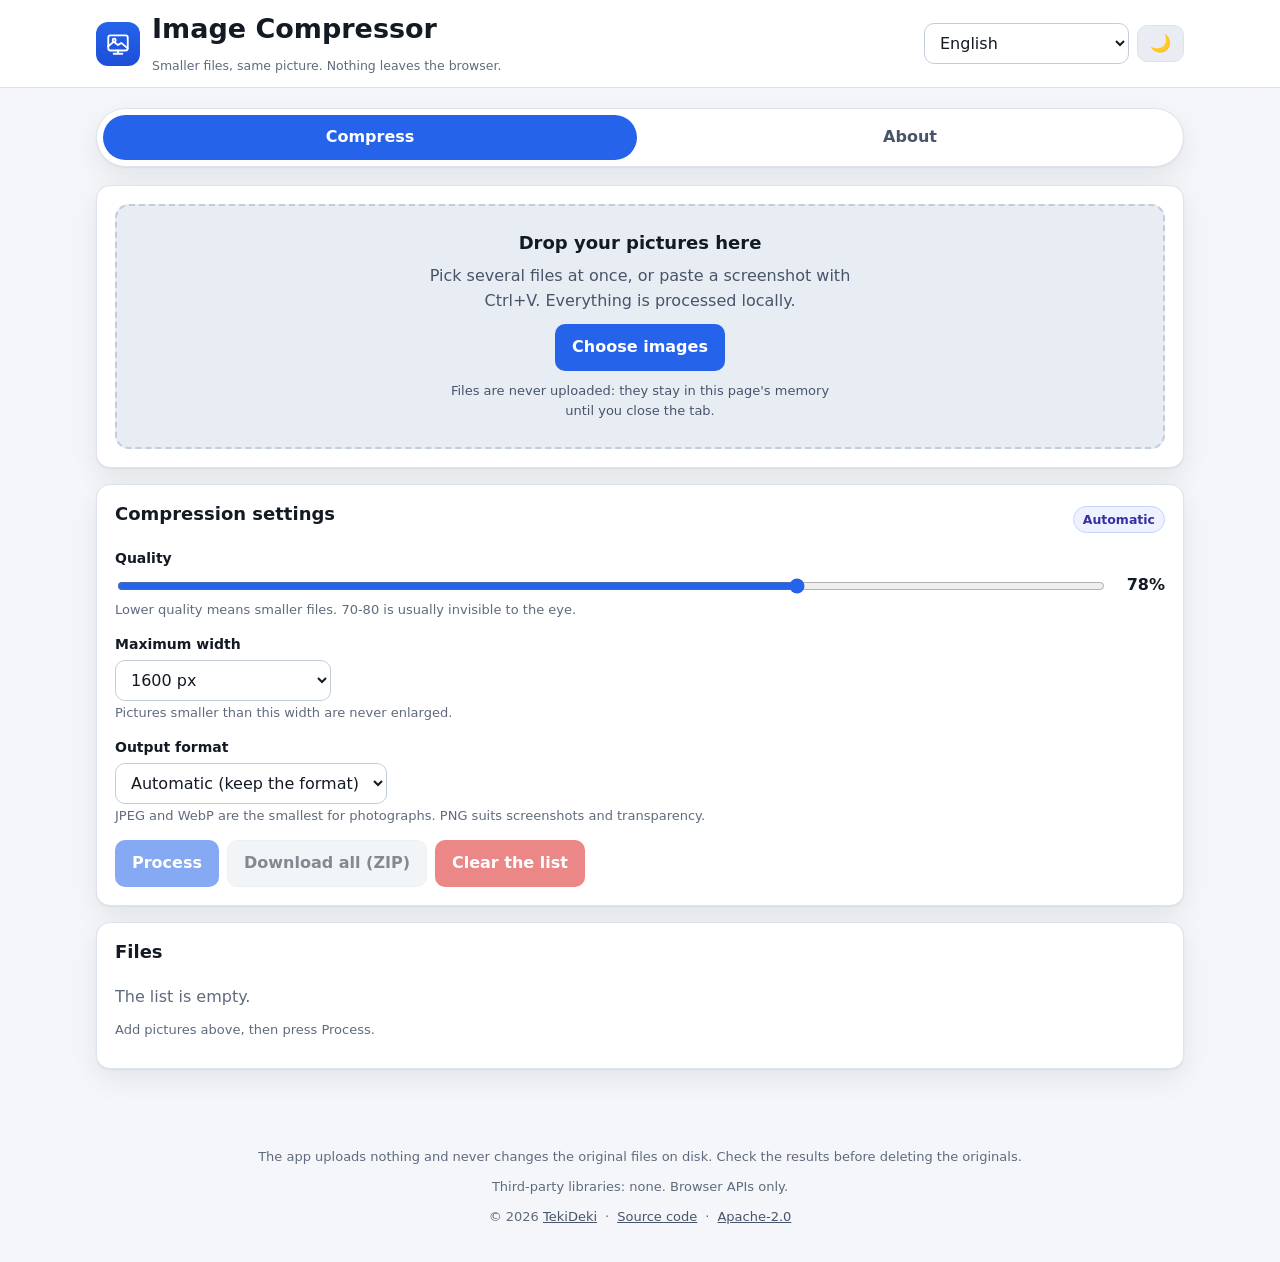
==== index.html @ 9f7edafa "Image Compressor 1.0 - single-file batch image compressor with EXIF/GPS removal, own ZIP writer, 4 l" ====
<!DOCTYPE html>
<html lang="ro">
<head>
<meta charset="utf-8">
<meta name="viewport" content="width=device-width, initial-scale=1">
<title>Compresor de imagini - TekiDeki</title>
<meta name="description" content="Comprima si redimensioneaza poze direct in browser, in lot, fara sa urci nimic nicaieri. Metadatele EXIF si GPS sunt eliminate.">
<meta name="author" content="Kristian Mario Miskovic (TekiDeki)">
<meta name="color-scheme" content="light dark">
<meta name="theme-color" content="#f4f6f9">
<link rel="canonical" href="https://tekideki.github.io/Image-Compressor/">
<link rel="alternate" hreflang="ro" href="https://tekideki.github.io/Image-Compressor/?lang=ro">
<link rel="alternate" hreflang="en" href="https://tekideki.github.io/Image-Compressor/?lang=en">
<link rel="alternate" hreflang="sr-Latn" href="https://tekideki.github.io/Image-Compressor/?lang=sr-Latn">
<link rel="alternate" hreflang="sr-Cyrl" href="https://tekideki.github.io/Image-Compressor/?lang=sr-Cyrl">
<link rel="alternate" hreflang="x-default" href="https://tekideki.github.io/Image-Compressor/">
<meta property="og:type" content="website">
<meta property="og:site_name" content="TekiDeki">
<meta property="og:title" content="Image Compressor - TekiDeki">
<meta property="og:description" content="Batch image compression in the browser: nothing is uploaded, EXIF and GPS are stripped, works offline.">
<meta property="og:url" content="https://tekideki.github.io/Image-Compressor/">
<meta property="og:image" content="https://tekideki.github.io/Image-Compressor/og-image.png">
<meta name="twitter:card" content="summary_large_image">
<meta name="twitter:title" content="Image Compressor - TekiDeki">
<meta name="twitter:description" content="Batch image compression in the browser: nothing is uploaded, EXIF and GPS are stripped, works offline.">
<meta name="twitter:image" content="https://tekideki.github.io/Image-Compressor/og-image.png">
<link rel="manifest" href="./manifest.json">
<link rel="icon" href="./favicon.ico" sizes="any">
<link rel="icon" href="./icon-192.png" type="image/png">
<link rel="apple-touch-icon" href="./apple-touch-icon.png">
<script>
/* Theme and language before the first paint, so nothing flashes. */
(function () {
  var dark = null, lang = null;
  try {
    var raw = localStorage.getItem('image_compressor_settings_v1');
    if (raw) { var s = JSON.parse(raw); if (typeof s.dark === 'boolean') dark = s.dark; if (typeof s.lang === 'string') lang = s.lang; }
  } catch (e) {}
  if (dark === null && window.matchMedia) dark = window.matchMedia('(prefers-color-scheme: dark)').matches;
  document.documentElement.setAttribute('data-theme', dark ? 'dark' : 'light');
  var meta = document.querySelector('meta[name="theme-color"]');
  if (meta) meta.setAttribute('content', dark ? '#0f172a' : '#f4f6f9');
  if (lang) {
    var map = { ro: 'ro', en: 'en', 'sr-latn': 'sr-Latn', 'sr-cyrl': 'sr-Cyrl' };
    if (map[lang]) document.documentElement.lang = map[lang];
  }
})();
</script>
<script type="application/ld+json">
{"@context":"https://schema.org","@type":"WebApplication","name":"Image Compressor - TekiDeki","url":"https://tekideki.github.io/Image-Compressor/","applicationCategory":"MultimediaApplication","operatingSystem":"Any browser","browserRequirements":"Requires JavaScript","inLanguage":["ro","en","sr-Latn","sr-Cyrl"],"isAccessibleForFree":true,"offers":{"@type":"Offer","price":"0","priceCurrency":"EUR"},"license":"https://www.apache.org/licenses/LICENSE-2.0","description":"Batch image compressor, resizer and metadata cleaner that runs entirely in the browser. Nothing is uploaded.","featureList":["Batch compression","Resize by maximum width","JPEG, WebP and PNG output","EXIF, GPS and device metadata removal","ZIP download of the whole batch","Works offline"]}
</script>
<style>
/* Image Compressor · TekiDeki - single-file application styles
 * SPDX-License-Identifier: Apache-2.0
 * Copyright 2026 Kristian Mario Miskovic (TekiDeki)
 * Palette values are chosen so that every text/background pair passes WCAG AA
 * in both themes (verified with axe-core in the test suite).
 */

/* hidden must win over component display rules (buttons are flex/inline-flex) */
[hidden] { display: none !important; }

:root {
  --primary: #2563eb;
  --primary-hover: #1d4ed8;
  --primary-soft: #dbeafe;
  --accent-ink: #1e40af;
  --link: #2563eb;
  --link-hover: #1d4ed8;
  --bg: #f4f6f9;
  --bg-soft: #e8edf4;
  --card-bg: #ffffff;
  --text: #131a24;
  --text-soft: #48546a;
  --text-muted: #5f6b7d;
  --border: #dde3ec;
  --border-strong: #c3ccdb;
  --secondary: #e9edf3;
  --secondary-text: #1f2937;
  --danger: #dc2626;
  --danger-hover: #b91c1c;
  --danger-bg: #fee2e2;
  --danger-text: #7f1d1d;
  --danger-border: #fca5a5;
  --pos: #15803d;
  --pos-bg: #dcfce7;
  --pos-border: #86efac;
  --warn: #92400e;
  --warn-bg: #fef3c7;
  --warn-border: #fcd34d;
  --info-bg: #eef2ff;
  --info-text: #3730a3;
  --info-border: #c7d2fe;
  --tag-bg: #eef1f6;
  --shadow: 0 1px 2px rgba(15, 23, 42, 0.06), 0 10px 30px rgba(15, 23, 42, 0.08);
  --radius: 14px;
  color-scheme: light;
}

[data-theme="dark"] {
  --primary: #2f6fe4;
  --primary-hover: #285fcc;
  --primary-soft: #1e3a8a;
  --accent-ink: #dbeafe;
  --link: #8ab4f8;
  --link-hover: #a5c8ff;
  --bg: #0f172a;
  --bg-soft: #131f36;
  --card-bg: #18213a;
  --text: #e9eef7;
  --text-soft: #b6c1d6;
  --text-muted: #97a3b8;
  --border: #27324e;
  --border-strong: #3a4767;
  --secondary: #24304c;
  --secondary-text: #e9eef7;
  --danger: #dc2626;
  --danger-hover: #b91c1c;
  --danger-bg: #4c1d1d;
  --danger-text: #fecaca;
  --danger-border: #7f1d1d;
  --pos: #4ade80;
  --pos-bg: #14351f;
  --pos-border: #15803d;
  --warn: #fde68a;
  --warn-bg: #453208;
  --warn-border: #a16207;
  --info-bg: #24304c;
  --info-text: #c7d2fe;
  --info-border: #4f46e5;
  --tag-bg: #23304d;
  --shadow: 0 1px 2px rgba(0, 0, 0, 0.4), 0 10px 30px rgba(0, 0, 0, 0.35);
  color-scheme: dark;
}

*, *::before, *::after { box-sizing: border-box; }

body {
  margin: 0;
  font-family: system-ui, -apple-system, "Segoe UI", Roboto, "Helvetica Neue", Arial, sans-serif;
  background: var(--bg);
  color: var(--text);
  line-height: 1.55;
  -webkit-text-size-adjust: 100%;
}

h1, h2, h3 { line-height: 1.25; margin: 0 0 10px; }
h1 { font-size: clamp(20px, 3.4vw, 27px); }
h2 { font-size: 18px; }
h3 { font-size: 16px; }
p { margin: 0 0 10px; }
a { color: var(--link); }
a:hover { color: var(--link-hover); }
img { max-width: 100%; }

.sr-only {
  position: absolute; width: 1px; height: 1px; padding: 0; margin: -1px;
  overflow: hidden; clip: rect(0 0 0 0); white-space: nowrap; border: 0;
}

.skip-link {
  position: absolute; left: -9999px; top: 0; z-index: 60;
  background: var(--primary); color: #fff; padding: 10px 16px;
  border-radius: 0 0 10px 0; font-weight: 600;
}
.skip-link:focus { left: 0; }
:focus-visible { outline: 3px solid var(--primary); outline-offset: 2px; }

.app-header {
  position: sticky; top: 0; z-index: 40;
  background: color-mix(in srgb, var(--card-bg) 92%, transparent);
  backdrop-filter: blur(8px);
  border-bottom: 1px solid var(--border);
}
.app-header .inner {
  max-width: 1120px; margin: 0 auto; padding: 12px 16px;
  display: flex; align-items: center; gap: 14px; flex-wrap: wrap;
}
.brand { display: flex; align-items: center; gap: 12px; margin-right: auto; }
.brand-mark {
  width: 44px; height: 44px; border-radius: 12px; flex: 0 0 auto;
  background: linear-gradient(180deg, var(--primary), var(--primary-hover));
  display: grid; place-items: center; color: #fff;
}
.brand-text p { margin: 0; font-size: 12.5px; color: var(--text-muted); }
.header-controls { display: flex; align-items: center; gap: 8px; }

.container { max-width: 1120px; margin: 0 auto; padding: 20px 16px 40px; }

.tabs {
  display: flex; gap: 6px; padding: 6px; margin: 0 0 18px;
  background: var(--card-bg); border: 1px solid var(--border);
  border-radius: 999px; box-shadow: var(--shadow);
}
.tabs button {
  flex: 1; border: 0; background: transparent; color: var(--text-soft);
  font: inherit; font-weight: 600; padding: 10px 12px; border-radius: 999px; cursor: pointer;
}
.tabs button[aria-selected="true"] { background: var(--primary); color: #fff; }

.card {
  background: var(--card-bg); border: 1px solid var(--border);
  border-radius: var(--radius); box-shadow: var(--shadow);
  padding: 18px; margin-bottom: 16px;
}
.card-head { display: flex; align-items: center; justify-content: space-between; gap: 12px; flex-wrap: wrap; margin-bottom: 12px; }
.grid-2 { display: grid; gap: 16px; grid-template-columns: 1fr; }
@media (min-width: 900px) {
  .grid-2 { grid-template-columns: 1.15fr 1fr; align-items: start; }
}

.btn-primary, .btn-ghost, .btn-danger, .btn-icon, .button {
  font: inherit; font-weight: 600; border-radius: 10px; cursor: pointer;
  padding: 10px 16px; border: 1px solid transparent; display: inline-flex;
  align-items: center; justify-content: center; gap: 8px; text-decoration: none;
}
.btn-primary { background: var(--primary); color: #fff; }
.btn-primary:hover { background: var(--primary-hover); }
.btn-ghost { background: var(--secondary); color: var(--secondary-text); border-color: var(--border); }
.btn-ghost:hover { border-color: var(--border-strong); }
.btn-danger { background: var(--danger); color: #fff; }
.btn-danger:hover { background: var(--danger-hover); }
.btn-icon {
  background: var(--secondary); color: var(--secondary-text); border-color: var(--border);
  padding: 9px 12px; font-size: 17px; line-height: 1;
}
.btn-icon[aria-pressed="true"] { background: var(--primary); color: #fff; }
.btn-sm { padding: 7px 11px; font-size: 13.5px; border-radius: 9px; }
.btn-primary[disabled], .btn-ghost[disabled], .btn-danger[disabled], .btn-icon[disabled], .button[disabled] {
  opacity: 0.55; cursor: not-allowed;
}
.btn-primary:not([disabled]):hover, .btn-ghost:not([disabled]):hover { filter: none; }

.actions { display: flex; gap: 8px; flex-wrap: wrap; }

.drop-zone {
  border: 2px dashed var(--border-strong); border-radius: var(--radius);
  background: var(--bg-soft); padding: 26px 18px; text-align: center;
  display: flex; flex-direction: column; align-items: center; gap: 10px;
}
.drop-zone.dragover { border-color: var(--primary); background: var(--primary-soft); }
.drop-zone h2 { margin: 0; }
.drop-zone p { margin: 0; color: var(--text-soft); max-width: 46ch; }

.field { margin-bottom: 14px; }
.field > label { display: block; font-weight: 600; font-size: 14px; margin-bottom: 4px; }
.field .hint { color: var(--text-muted); font-size: 13px; margin: 2px 0 0; }
select, input[type="number"], input[type="text"] {
  font: inherit; padding: 9px 11px; border-radius: 10px;
  border: 1px solid var(--border-strong); background: var(--card-bg); color: var(--text);
  max-width: 100%;
}
select { min-width: 150px; }

.slider-row { display: flex; align-items: center; gap: 12px; }
input[type="range"] { flex: 1; accent-color: var(--primary); min-width: 120px; }
.slider-row output {
  font-variant-numeric: tabular-nums; font-weight: 700; min-width: 46px; text-align: right;
}

.switch-row { display: flex; align-items: flex-start; justify-content: space-between; gap: 14px; padding: 10px 0; border-top: 1px solid var(--border); }
.switch-row:first-of-type { border-top: 0; }
.switch-row .hint { color: var(--text-muted); font-size: 13px; margin: 2px 0 0; }
input.switch {
  appearance: none; width: 46px; height: 26px; border-radius: 999px; flex: 0 0 auto;
  background: var(--border-strong); position: relative; cursor: pointer; transition: background 0.15s ease;
}
input.switch::after {
  content: ""; position: absolute; top: 3px; left: 3px; width: 20px; height: 20px;
  border-radius: 50%; background: #fff; transition: transform 0.15s ease;
}
input.switch:checked { background: var(--primary); }
input.switch:checked::after { transform: translateX(20px); }

.progress {
  height: 10px; border-radius: 999px; background: var(--bg-soft);
  border: 1px solid var(--border); overflow: hidden; margin: 10px 0 6px;
}
.progress > span { display: block; height: 100%; width: 0; background: var(--primary); transition: width 0.2s ease; }

.summary {
  display: flex; gap: 18px; flex-wrap: wrap; align-items: baseline;
  padding: 12px 14px; border-radius: 12px; background: var(--bg-soft); border: 1px solid var(--border);
}
.summary .big { font-size: 20px; font-weight: 800; font-variant-numeric: tabular-nums; }
.summary .pos { color: var(--pos); }
.summary .neg { color: var(--danger-text); }

.list { list-style: none; margin: 0; padding: 0; display: grid; gap: 10px; }
.list-item {
  display: grid; gap: 10px; padding: 12px; border: 1px solid var(--border);
  border-radius: 12px; background: var(--bg-soft);
}
@media (min-width: 700px) {
  .list-item { grid-template-columns: 1fr auto; align-items: center; }
}
.list-main { min-width: 0; }
.list-name { font-weight: 600; overflow-wrap: anywhere; }
.list-meta { display: flex; gap: 8px; flex-wrap: wrap; align-items: center; margin-top: 6px; }
.list-actions { display: flex; gap: 8px; flex-wrap: wrap; }
.list-item.is-selected { border-color: var(--primary); }

.badge {
  display: inline-flex; align-items: center; gap: 6px; font-size: 12.5px; font-weight: 600;
  padding: 3px 9px; border-radius: 999px; background: var(--tag-bg); color: var(--text-soft);
  border: 1px solid var(--border);
}
.badge-pos { background: var(--pos-bg); color: var(--pos); border-color: var(--pos-border); }
.badge-warn { background: var(--warn-bg); color: var(--warn); border-color: var(--warn-border); }
.badge-danger { background: var(--danger-bg); color: var(--danger-text); border-color: var(--danger-border); }
.badge-info { background: var(--info-bg); color: var(--info-text); border-color: var(--info-border); }
.badge-type { background: var(--primary-soft); color: var(--accent-ink); border-color: transparent; }

.mono { font-family: ui-monospace, SFMono-Regular, Menlo, Consolas, monospace; font-size: 13px; overflow-wrap: anywhere; }
.muted { color: var(--text-muted); }
.small { font-size: 13px; }

.compare { display: grid; gap: 12px; grid-template-columns: 1fr; }
@media (min-width: 760px) { .compare { grid-template-columns: 1fr 1fr; } }
.compare figure { margin: 0; }
.compare .frame {
  border: 1px solid var(--border); border-radius: 12px; overflow: hidden;
  background: repeating-conic-gradient(var(--bg-soft) 0% 25%, var(--card-bg) 0% 50%) 50% / 20px 20px;
  display: grid; place-items: center; min-height: 140px; padding: 6px;
}
.compare img { display: block; max-height: 320px; width: auto; }
.compare figcaption { font-size: 13px; color: var(--text-muted); margin-top: 6px; }

.kv { display: grid; gap: 4px; margin: 0 0 10px; padding-left: 18px; }
.kv li { overflow-wrap: anywhere; font-size: 14.5px; }
.kv li.small { font-size: 13px; }

.status-banner {
  display: flex; gap: 12px; align-items: center; flex-wrap: wrap;
  padding: 12px 14px; border-radius: 12px; margin-bottom: 14px;
  background: var(--info-bg); color: var(--info-text); border: 1px solid var(--info-border);
}
.status-banner.danger { background: var(--danger-bg); color: var(--danger-text); border-color: var(--danger-border); }
.status-banner.warn { background: var(--warn-bg); color: var(--warn); border-color: var(--warn-border); }
.status-banner.info { background: var(--info-bg); color: var(--info-text); border-color: var(--info-border); }
.status-banner[hidden] { display: none; }
.status-banner .grow { flex: 1 1 260px; }

.toast {
  position: fixed; left: 50%; bottom: 22px; transform: translateX(-50%) translateY(12px);
  background: var(--text); color: var(--bg); padding: 11px 18px; border-radius: 999px;
  box-shadow: var(--shadow); z-index: 70; opacity: 0; transition: opacity 0.2s ease, transform 0.2s ease;
  max-width: min(92vw, 520px); text-align: center;
}
.toast.show { opacity: 1; transform: translateX(-50%) translateY(0); }
.toast[hidden] { display: none; }

dialog#appDialog {
  position: fixed; inset: 0; margin: auto; width: min(92vw, 460px); height: fit-content;
  border: 1px solid var(--border); border-radius: var(--radius); background: var(--card-bg);
  color: var(--text); box-shadow: var(--shadow); padding: 20px;
}
dialog#appDialog::backdrop { background: rgba(15, 23, 42, 0.55); }
dialog#appDialog h2 { margin-top: 0; }
dialog#appDialog p { color: var(--text-soft); font-size: 14px; }
.dialog-actions { display: flex; gap: 10px; justify-content: flex-end; flex-wrap: wrap; margin-top: 6px; }

.about-list { margin: 0 0 12px; padding-left: 20px; color: var(--text-soft); }
.about-list li { margin-bottom: 4px; }
.kbd {
  display: inline-block; padding: 1px 7px; border-radius: 6px; border: 1px solid var(--border-strong);
  background: var(--bg-soft); font-family: ui-monospace, Menlo, Consolas, monospace; font-size: 12.5px;
}

.donate-card { text-align: center; }
.donate-card .button { background: var(--primary); color: #fff; }

.app-footer {
  max-width: 1120px; margin: 0 auto; padding: 22px 16px 34px;
  color: var(--text-muted); font-size: 13px; text-align: center;
}
.app-footer .notice { margin-bottom: 10px; }
.app-footer .attribution { margin-bottom: 10px; }
.tekideki-credits { display: flex; gap: 8px; flex-wrap: wrap; justify-content: center; align-items: center; }
.tekideki-credits a { color: var(--text-soft); }

@media (prefers-reduced-motion: reduce) {
  * { transition: none !important; animation: none !important; }
}
</style>
</head>
<body>
<a class="skip-link" href="#main" data-i18n="skip_to_content">Skip to content</a>

<header class="app-header">
  <div class="inner">
    <div class="brand">
      <span class="brand-mark" aria-hidden="true">
        <svg width="26" height="26" viewBox="0 0 24 24" fill="none" stroke="currentColor" stroke-width="1.7" stroke-linecap="round" stroke-linejoin="round">
          <rect x="3" y="4" width="18" height="14" rx="2"></rect>
          <path d="M3 14l5-4 4 3 3-2 6 5"></path>
          <circle cx="8.5" cy="8.5" r="1.4"></circle>
          <path d="M8 21h8M12 18v3"></path>
        </svg>
      </span>
      <div class="brand-text">
        <h1 data-i18n="app_title">Compresor de imagini</h1>
        <p data-i18n="app_subtitle">Mai mic, aceeasi poza. Nimic nu pleaca din browser.</p>
      </div>
    </div>
    <div class="header-controls">
      <label class="sr-only" for="langSelect" data-i18n="lang_label">Limba</label>
      <select id="langSelect" aria-label="Limba">
        <option value="ro">Romana</option>
        <option value="en">English</option>
        <option value="sr-latn">Srpski (latinica)</option>
        <option value="sr-cyrl">Српски (ћирилица)</option>
      </select>
      <button type="button" class="btn-icon" id="themeToggle" aria-pressed="false" aria-label="Tema" title="Tema">🌙</button>
    </div>
  </div>
</header>

<main class="container" id="main" tabindex="-1">
  <div class="status-banner" id="statusBanner" role="status" hidden>
    <span class="grow" id="statusText"></span>
    <span id="statusActions"></span>
  </div>

  <nav class="tabs" role="tablist" aria-label="Sectiuni" data-i18n-aria="tabs_label">
    <button type="button" role="tab" id="tab-compress" data-tab="compress" aria-controls="panel-compress" aria-selected="true" data-i18n="tab_compress">Compresie</button>
    <button type="button" role="tab" id="tab-about" data-tab="about" aria-controls="panel-about" aria-selected="false" tabindex="-1" data-i18n="tab_about">Despre</button>
  </nav>

  <section role="tabpanel" id="panel-compress" aria-labelledby="tab-compress">
    <div class="card">
      <div class="drop-zone" id="dropZone">
        <h2 data-i18n="drop_title">Trage pozele aici</h2>
        <p data-i18n="drop_hint">Poti alege mai multe fisiere deodata, sau lipi o captura de ecran cu Ctrl+V. Totul se proceseaza local.</p>
        <button type="button" class="btn-primary" id="chooseImages" data-i18n="choose_images">Alege imagini</button>
        <p class="small muted" data-i18n="drop_paste_hint">Fisierele nu sunt incarcate nicaieri: raman in memoria acestei pagini pana inchizi fila.</p>
        <input type="file" id="fileInput" accept="image/*" multiple aria-label="Alege imagini de comprimat" data-i18n-aria="choose_images" hidden>
      </div>
      <p class="small muted" id="fileNote" hidden></p>
    </div>

    <div class="card" id="settingsCard">
      <div class="card-head">
        <h2 data-i18n="settings_title">Setari de compresie</h2>
        <span class="badge badge-info" id="formatBadge" hidden></span>
      </div>
      <div class="field">
        <label for="qualityRange" data-i18n="quality_label">Calitate</label>
        <div class="slider-row">
          <input type="range" id="qualityRange" min="40" max="95" step="1" value="78">
          <output id="qualityOut" for="qualityRange">78%</output>
        </div>
        <p class="hint" data-i18n="quality_hint">Calitate mai mica inseamna fisiere mai mici. 70-80 este de obicei invizibil pentru ochi.</p>
        <p class="hint" id="pngNote" data-i18n="quality_png_note" hidden>PNG nu are control de calitate: se redimensioneaza, dar calitatea nu se aplica.</p>
      </div>
      <div class="field">
        <label for="widthSelect" data-i18n="width_label">Latime maxima</label>
        <select id="widthSelect">
          <option value="0" data-i18n="width_original">Pastreaza dimensiunea originala</option>
          <option value="2560">2560 px</option>
          <option value="1920">1920 px</option>
          <option value="1600" selected>1600 px</option>
          <option value="1280">1280 px</option>
          <option value="800">800 px</option>
        </select>
        <p class="hint" data-i18n="width_hint">Pozele mai mici decat aceasta latime nu sunt marite niciodata.</p>
      </div>
      <div class="field">
        <label for="formatSelect" data-i18n="format_label">Format de iesire</label>
        <select id="formatSelect">
          <option value="auto" data-i18n="format_auto">Automat (pastreaza formatul)</option>
          <option value="jpeg">JPEG</option>
          <option value="webp">WebP</option>
          <option value="png">PNG</option>
        </select>
        <p class="hint" data-i18n="format_hint">JPEG si WebP sunt cele mai mici pentru fotografii. PNG este potrivit pentru capturi de ecran si pentru transparenta.</p>
      </div>
      <div class="actions">
        <button type="button" class="btn-primary" id="processBtn" data-i18n="process_start">Proceseaza</button>
        <button type="button" class="btn-ghost" id="cancelBtn" data-i18n="process_cancel" hidden>Anuleaza</button>
        <button type="button" class="btn-ghost" id="downloadAllBtn" data-i18n="download_all" disabled>Descarca tot (ZIP)</button>
        <button type="button" class="btn-danger" id="clearListBtn" data-i18n="clear_list" disabled>Goleste lista</button>
      </div>
      <div class="progress" id="progressWrap" role="progressbar" aria-valuemin="0" aria-valuemax="100" aria-valuenow="0" aria-label="Progres" hidden>
        <span id="progressBar"></span>
      </div>
      <p class="small muted" id="progressText" hidden></p>
      <p class="sr-only" role="status" aria-live="polite" id="progressLive"></p>
      <div class="summary" id="summary" hidden>
        <span><span data-i18n="total_label">Total</span>: <strong id="totalFiles">0</strong></span>
        <span class="big" id="totalBefore">0 B</span>
        <span aria-hidden="true">→</span>
        <span class="big" id="totalAfter">0 B</span>
        <span class="badge badge-pos" id="totalSaved"></span>
      </div>
    </div>

    <div class="card">
      <div class="card-head">
        <h2 data-i18n="list_title">Fisiere</h2>
        <span class="badge" id="listCount" hidden></span>
      </div>
      <p class="small" id="staleNote" data-i18n="settings_stale" hidden>Setarile s-au schimbat: apasa Proceseaza pentru rezultate noi.</p>
      <p class="muted" id="listEmpty" data-i18n="list_empty">Lista este goala.</p>
      <p class="small muted" id="listEmptyHint" data-i18n="list_empty_hint">Adauga poze mai sus, apoi apasa Proceseaza.</p>
      <ul class="list" id="fileList"></ul>
    </div>

    <div class="card" id="previewCard" hidden>
      <h2 data-i18n="preview_title">Comparatie</h2>
      <div class="compare">
        <figure>
          <div class="frame"><img id="previewOriginal" alt="Original" data-i18n-alt="preview_original_alt"></div>
          <figcaption><span data-i18n="preview_original">Original</span>: <span id="previewOriginalCaption">-</span></figcaption>
        </figure>
        <figure>
          <div class="frame"><img id="previewCompressed" alt="Compressed" data-i18n-alt="preview_compressed_alt"></div>
          <figcaption><span data-i18n="preview_compressed">Comprimat</span>: <span id="previewCompressedCaption">-</span></figcaption>
        </figure>
      </div>
      <h3 data-i18n="preview_meta_title">Metadate</h3>
      <ul class="kv" id="previewMeta"></ul>
    </div>
  </section>

  <section role="tabpanel" id="panel-about" aria-labelledby="tab-about" hidden>
    <div class="card">
      <h2 data-i18n="about_what">Ce face aplicatia</h2>
      <p data-i18n="about_what_text"></p>
      <h2 data-i18n="about_privacy">Confidentialitate</h2>
      <p data-i18n="about_privacy_text"></p>
      <h2 data-i18n="about_metadata">Metadate eliminate</h2>
      <p data-i18n="about_metadata_text"></p>
      <h2 data-i18n="about_formats">Formate si limite</h2>
      <ul class="about-list">
        <li data-i18n="about_formats_1"></li>
        <li data-i18n="about_formats_2"></li>
        <li data-i18n="about_formats_3"></li>
        <li data-i18n="about_formats_4"></li>
      </ul>
      <h2 data-i18n="about_install">Instalare</h2>
      <p data-i18n="about_install_text"></p>
      <p><button type="button" class="btn-ghost" id="installBtn" data-i18n="install_button">Instaleaza aplicatia</button></p>
      <h2 data-i18n="about_shortcuts">Scurtaturi</h2>
      <p data-i18n="about_shortcuts_text"></p>
      <p class="small muted"><span class="kbd">Space</span> · <span class="kbd">Ctrl</span>+<span class="kbd">V</span> · <span class="kbd">1</span> <span class="kbd">2</span></p>
      <h2 data-i18n="about_license">Licenta</h2>
      <p data-i18n="about_license_text"></p>
    </div>

    <div class="card">
      <h2 data-i18n="storage_title">Setari si date locale</h2>
      <p data-i18n="storage_text"></p>
      <p><button type="button" class="btn-ghost" id="resetSettings" data-i18n="action_reset_settings">Reseteaza setarile</button></p>
    </div>

    <div class="card donate-card">
      <p data-i18n="donate_text">Ti-a fost de folos? Poti sustine proiectul.</p>
      <p><a class="button" href="https://paypal.me/TekiDeki" target="_blank" rel="noopener noreferrer" data-i18n="donate_button">Sustine proiectul</a></p>
      <p class="small muted" data-i18n="donate_note">Fara cont, fara reclame, fara urmarire.</p>
    </div>
  </section>
</main>

<footer class="app-footer">
  <p class="notice" data-i18n="disclaimer"></p>
  <p class="attribution small">
    <span data-i18n="footer_attr_label">Fara biblioteci externe</span>:
    <span data-i18n="footer_attr_text"></span>
  </p>
  <div class="tekideki-credits">
    <span>© 2026 <a href="https://github.com/TekiDeki" target="_blank" rel="noopener noreferrer">TekiDeki</a></span>
    <span aria-hidden="true">·</span>
    <a href="https://github.com/TekiDeki/Image-Compressor" target="_blank" rel="noopener noreferrer" data-i18n="footer_source">Source code</a>
    <span aria-hidden="true">·</span>
    <a href="https://tekideki.github.io/Image-Compressor/LICENSE" target="_blank" rel="noopener noreferrer" data-i18n="footer_license">Apache-2.0</a>
  </div>
</footer>

<dialog id="appDialog" aria-labelledby="appDialogTitle">
  <h2 id="appDialogTitle"></h2>
  <p id="appDialogBody"></p>
  <div class="dialog-actions">
    <button type="button" class="btn-ghost" id="appDialogCancel" data-i18n="cancel">Anuleaza</button>
    <button type="button" class="btn-primary" id="appDialogConfirm" data-i18n="confirm">Confirma</button>
  </div>
</dialog>

<div class="toast" id="toast" role="status" aria-live="polite" hidden></div>

<script>
/* Image Compressor · TekiDeki - translations (ro, en, sr-Latn, sr-Cyrl)
 * SPDX-License-Identifier: Apache-2.0
 * Copyright 2026 Kristian Mario Miskovic (TekiDeki)
 * The key set must stay identical in all four locales (checked by the test suite).
 */
const I18N = {
  ro: {
    app_title: "Compresor de imagini",
    app_subtitle: "Mai mic, aceeasi poza. Nimic nu pleaca din browser.",
    skip_to_content: "Sari la continut",
    lang_label: "Limba",
    theme_toggle: "Tema deschisa sau inchisa",
    tab_compress: "Compresie",
    tab_about: "Despre",
    tabs_label: "Sectiuni",
    drop_title: "Trage pozele aici",
    drop_hint: "Poti alege mai multe fisiere deodata, sau lipi o captura de ecran cu Ctrl+V. Totul se proceseaza local.",
    choose_images: "Alege imagini",
    drop_paste_hint: "Fisierele nu sunt incarcate nicaieri: raman in memoria acestei pagini pana inchizi fila.",
    settings_title: "Setari de compresie",
    quality_label: "Calitate",
    quality_hint: "Calitate mai mica inseamna fisiere mai mici. 70-80 este de obicei invizibil pentru ochi.",
    quality_png_note: "PNG nu are control de calitate: se redimensioneaza, dar calitatea nu se aplica.",
    width_label: "Latime maxima",
    width_original: "Pastreaza dimensiunea originala",
    width_hint: "Pozele mai mici decat aceasta latime nu sunt marite niciodata.",
    format_label: "Format de iesire",
    format_auto: "Automat (pastreaza formatul)",
    format_hint: "JPEG si WebP sunt cele mai mici pentru fotografii. PNG este potrivit pentru capturi de ecran si pentru transparenta.",
    format_badge_auto: "Automat",
    format_badge_webp_missing: "WebP indisponibil in acest browser",
    process_start: "Proceseaza",
    process_cancel: "Anuleaza",
    download_all: "Descarca tot (ZIP)",
    clear_list: "Goleste lista",
    process_running: "{done} din {total} fisiere procesate",
    process_done: "{n} fisiere procesate",
    process_cancelled: "Procesare anulata. Rezultatele de pana acum sunt pastrate.",
    progress_label: "Progres",
    total_label: "Total",
    list_title: "Fisiere",
    list_empty: "Lista este goala.",
    list_empty_hint: "Adauga poze mai sus, apoi apasa Proceseaza.",
    list_count: "{n} fisiere in lista",
    settings_stale: "Setarile s-au schimbat: apasa Proceseaza pentru rezultate noi.",
    files_selected: "{n} fisiere adaugate.",
    files_limit: "Se proceseaza maximum {max} de fisiere odata; restul au fost ignorate.",
    file_too_large: "{name} este prea mare (maximum {max}).",
    status_pending: "In asteptare",
    status_working: "Se proceseaza",
    status_done: "Gata",
    status_error: "Eroare",
    status_cancelled: "Anulat",
    saving_badge: "cu {p}% mai mic",
    bigger_warning: "Rezultatul este mai mare decat originalul",
    gif_note: "GIF animat: se foloseste primul cadru",
    download_one: "Descarca",
    preview_show: "Compara",
    retry_one: "Reincearca",
    remove_one: "Scoate",
    error_decode: "{name} nu a putut fi citit ca imagine.",
    error_unsupported: "{name} are un format pe care acest browser nu il poate citi.",
    error_encode: "{name} nu a putut fi scris in formatul ales.",
    nothing_to_download: "Nu exista inca rezultate de descarcat.",
    zip_too_large: "Rezultatele au {size} in total. Descarca fisier cu fisier peste {max}, sau reduce lotul.",
    zip_ready: "ZIP pregatit cu {n} imagini.",
    toast_cleared: "Lista a fost golita.",
    toast_settings_reset: "Setarile au revenit la valorile initiale.",
    toast_downloaded: "Descarcare pornita.",
    preview_title: "Comparatie",
    preview_original: "Original",
    preview_compressed: "Comprimat",
    preview_original_alt: "Imaginea originala",
    preview_compressed_alt: "Imaginea comprimata",
    preview_caption: "{dims} · {size}",
    preview_meta_title: "Metadate",
    meta_none: "Nu au fost gasite metadate in acest fisier.",
    meta_found: "Metadate gasite: {list}.",
    meta_device: "dispozitiv",
    meta_date: "data capturii",
    meta_gps: "coordonate GPS",
    meta_orientation: "orientare EXIF {n}",
    meta_cleaned: "Metadatele nu sunt copiate in fisierul nou: imaginea iese fara EXIF, fara GPS si fara date despre dispozitiv.",
    confirm_clear_title: "Golesti lista?",
    confirm_clear_body: "Se scot toate fisierele si rezultatele din pagina. Fisierele originale de pe disc nu sunt atinse.",
    confirm_remove_title: "Scoate fisierul?",
    confirm_remove_body: "Se scoate {name} din lista.",
    about_what: "Ce face aplicatia",
    about_what_text: "Comprima si redimensioneaza poze in lot, direct in browser, si le descarca la loc sau pe toate intr-un ZIP. Arata pentru fiecare fisier cat era inainte, cat este dupa si cat s-a economisit.",
    about_privacy: "Confidentialitate",
    about_privacy_text: "Fara cont, fara reclame, fara urmarire, fara server. Imaginile sunt citite din memoria paginii si nu sunt trimise nicaieri; poti verifica acest lucru in fila Retea a browserului sau in suita de teste a proiectului.",
    about_metadata: "Metadate eliminate",
    about_metadata_text: "Re-encodarea prin canvas nu copiaza EXIF, GPS, modelul aparatului sau data capturii. Orientarea EXIF este insa aplicata inainte de scriere, ca pozele facute cu telefonul vertical sa nu se intoarca.",
    about_formats: "Formate si limite",
    about_formats_1: "Iesire in JPEG, WebP sau PNG, doar in formatele pe care browserul le poate scrie efectiv.",
    about_formats_2: "Maximum 60 de fisiere in lista si 40 MB per fisier.",
    about_formats_3: "HEIC depinde de browser: Safari pe Apple il poate citi, restul primesc un mesaj clar. AVIF nu poate fi scris din canvas, deci nu este oferit.",
    about_formats_4: "Imaginile animate (GIF) sunt tratate ca o singura imagine, primul cadru.",
    about_install: "Instalare",
    about_install_text: "Aplicatia este o PWA: dupa prima vizita online functioneaza si offline, iar pe telefon sau desktop poate fi instalata ca o aplicatie normala.",
    install_button: "Instaleaza aplicatia",
    install_unavailable: "Instalarea nu este disponibila in acest browser momentan.",
    install_ios_hint: "Pe iPhone sau iPad: deschide in Safari, apoi Distribuie - Adauga la ecranul principal.",
    about_shortcuts: "Scurtaturi",
    about_shortcuts_text: "Space porneste procesarea, 1 si 2 schimba taburile, Ctrl+V adauga o imagine din clipboard.",
    about_license: "Licenta",
    about_license_text: "Cod propriu sub licenta Apache-2.0, fara biblioteci externe incluse. Proiectul foloseste doar API-uri ale browserului: Canvas, Blob, File API si Web Crypto acolo unde este nevoie.",
    storage_title: "Setari si date locale",
    storage_text: "Setarile de compresie sunt pastrate in acest browser, ca sa nu le alegi din nou. Nu pleaca nicaieri si pot fi resetate oricand.",
    action_reset_settings: "Reseteaza setarile",
    banner_memory: "Browserul blocheaza stocarea locala, deci setarile sunt pastrate doar pentru aceasta sesiune.",
    banner_unreadable: "Setarile salvate nu au putut fi citite. Se folosesc valorile initiale.",
    disclaimer: "Aplicatia nu incarca nimic pe internet si nu modifica fisierele originale de pe disc. Verifica rezultatele inainte de a sterge originalele.",
    footer_attr_label: "Biblioteci externe",
    footer_attr_text: "niciuna. Doar API-uri ale browserului.",
    footer_source: "Cod sursa",
    footer_license: "Apache-2.0",
    donate_text: "Ti-a fost de folos? Poti sustine proiectul.",
    donate_button: "Sustine proiectul",
    donate_note: "Fara cont, fara reclame, fara urmarire.",
    cancel: "Anuleaza",
    confirm: "Confirma"
  },

  en: {
    app_title: "Image Compressor",
    app_subtitle: "Smaller files, same picture. Nothing leaves the browser.",
    skip_to_content: "Skip to content",
    lang_label: "Language",
    theme_toggle: "Light or dark theme",
    tab_compress: "Compress",
    tab_about: "About",
    tabs_label: "Sections",
    drop_title: "Drop your pictures here",
    drop_hint: "Pick several files at once, or paste a screenshot with Ctrl+V. Everything is processed locally.",
    choose_images: "Choose images",
    drop_paste_hint: "Files are never uploaded: they stay in this page's memory until you close the tab.",
    settings_title: "Compression settings",
    quality_label: "Quality",
    quality_hint: "Lower quality means smaller files. 70-80 is usually invisible to the eye.",
    quality_png_note: "PNG has no quality control: it is resized, but the quality slider does not apply.",
    width_label: "Maximum width",
    width_original: "Keep the original size",
    width_hint: "Pictures smaller than this width are never enlarged.",
    format_label: "Output format",
    format_auto: "Automatic (keep the format)",
    format_hint: "JPEG and WebP are the smallest for photographs. PNG suits screenshots and transparency.",
    format_badge_auto: "Automatic",
    format_badge_webp_missing: "WebP is not available in this browser",
    process_start: "Process",
    process_cancel: "Cancel",
    download_all: "Download all (ZIP)",
    clear_list: "Clear the list",
    process_running: "{done} of {total} files processed",
    process_done: "{n} files processed",
    process_cancelled: "Processing cancelled. The results so far are kept.",
    progress_label: "Progress",
    total_label: "Total",
    list_title: "Files",
    list_empty: "The list is empty.",
    list_empty_hint: "Add pictures above, then press Process.",
    list_count: "{n} files in the list",
    settings_stale: "Settings changed: press Process for fresh results.",
    files_selected: "{n} files added.",
    files_limit: "At most {max} files are processed at once; the rest were ignored.",
    file_too_large: "{name} is too large (maximum {max}).",
    status_pending: "Waiting",
    status_working: "Working",
    status_done: "Done",
    status_error: "Error",
    status_cancelled: "Cancelled",
    saving_badge: "{p}% smaller",
    bigger_warning: "The result is larger than the original",
    gif_note: "Animated GIF: only the first frame is used",
    download_one: "Download",
    preview_show: "Compare",
    retry_one: "Retry",
    remove_one: "Remove",
    error_decode: "{name} could not be read as an image.",
    error_unsupported: "{name} uses a format this browser cannot read.",
    error_encode: "{name} could not be written in the chosen format.",
    nothing_to_download: "There are no results to download yet.",
    zip_too_large: "The results total {size}. Download file by file above {max}, or use a smaller batch.",
    zip_ready: "ZIP ready with {n} images.",
    toast_cleared: "The list is empty now.",
    toast_settings_reset: "Settings are back to their initial values.",
    toast_downloaded: "Download started.",
    preview_title: "Comparison",
    preview_original: "Original",
    preview_compressed: "Compressed",
    preview_original_alt: "The original image",
    preview_compressed_alt: "The compressed image",
    preview_caption: "{dims} · {size}",
    preview_meta_title: "Metadata",
    meta_none: "No metadata was found in this file.",
    meta_found: "Metadata found: {list}.",
    meta_device: "device",
    meta_date: "capture date",
    meta_gps: "GPS coordinates",
    meta_orientation: "EXIF orientation {n}",
    meta_cleaned: "Metadata is not copied into the new file: the result has no EXIF, no GPS and no device details.",
    confirm_clear_title: "Clear the list?",
    confirm_clear_body: "Every file and result is removed from the page. The original files on disk are untouched.",
    confirm_remove_title: "Remove this file?",
    confirm_remove_body: "{name} is removed from the list.",
    about_what: "What it does",
    about_what_text: "Compresses and resizes pictures in batch, right in the browser, and downloads them one by one or all together in a ZIP. Every file shows its size before, its size after and what was saved.",
    about_privacy: "Privacy",
    about_privacy_text: "No account, no ads, no tracking, no server. Images are read from the page's memory and are never sent anywhere; you can confirm that in the browser's Network tab or in the project's test suite.",
    about_metadata: "Metadata removal",
    about_metadata_text: "Re-encoding through canvas does not copy EXIF, GPS, camera model or capture date. The EXIF orientation is applied first, so portrait photos do not end up sideways.",
    about_formats: "Formats and limits",
    about_formats_1: "JPEG, WebP or PNG output, restricted to the formats this browser can actually write.",
    about_formats_2: "At most 60 files in the list and 40 MB per file.",
    about_formats_3: "HEIC depends on the browser: Safari on Apple devices can read it, others get a clear message. AVIF cannot be written from canvas, so it is not offered.",
    about_formats_4: "Animated images (GIF) are treated as a single picture, the first frame.",
    about_install: "Install",
    about_install_text: "This is a PWA: after the first online visit it also works offline, and on phones or desktops it can be installed like a normal app.",
    install_button: "Install the app",
    install_unavailable: "Installation is not available in this browser right now.",
    install_ios_hint: "On iPhone or iPad: open in Safari, then Share - Add to Home Screen.",
    about_shortcuts: "Shortcuts",
    about_shortcuts_text: "Space starts processing, 1 and 2 switch tabs, Ctrl+V adds an image from the clipboard.",
    about_license: "License",
    about_license_text: "Own code under the Apache-2.0 license, with no third-party libraries bundled. The project only uses browser APIs: Canvas, Blob, File API and Web Crypto where needed.",
    storage_title: "Settings and local data",
    storage_text: "Compression settings are kept in this browser so you do not have to choose them again. They never leave the device and can be reset at any time.",
    action_reset_settings: "Reset settings",
    banner_memory: "The browser blocks local storage, so settings are kept for this session only.",
    banner_unreadable: "The saved settings could not be read. Default values are being used.",
    disclaimer: "The app uploads nothing and never changes the original files on disk. Check the results before deleting the originals.",
    footer_attr_label: "Third-party libraries",
    footer_attr_text: "none. Browser APIs only.",
    footer_source: "Source code",
    footer_license: "Apache-2.0",
    donate_text: "Found it useful? You can support the project.",
    donate_button: "Support the project",
    donate_note: "No account, no ads, no tracking.",
    cancel: "Cancel",
    confirm: "Confirm"
  },

  'sr-latn': {
    app_title: "Kompresor slika",
    app_subtitle: "Manja datoteka, ista slika. Nista ne napusta pregledac.",
    skip_to_content: "Preskoci na sadrzaj",
    lang_label: "Jezik",
    theme_toggle: "Svetla ili tamna tema",
    tab_compress: "Kompresija",
    tab_about: "O programu",
    tabs_label: "Sekcije",
    drop_title: "Prevuci slike ovde",
    drop_hint: "Izaberi vise datoteka odjednom ili nalepi snimak ekrana sa Ctrl+V. Sve se obradjuje lokalno.",
    choose_images: "Izaberi slike",
    drop_paste_hint: "Datoteke se nigde ne otpremaju: ostaju u memoriji ove stranice dok ne zatvoris karticu.",
    settings_title: "Podesavanja kompresije",
    quality_label: "Kvalitet",
    quality_hint: "Manji kvalitet znaci manje datoteke. 70-80 je obicno nevidljivo za oko.",
    quality_png_note: "PNG nema kontrolu kvaliteta: menja se velicina, ali klizac kvaliteta se ne primenjuje.",
    width_label: "Najveca sirina",
    width_original: "Zadrzi originalnu velicinu",
    width_hint: "Slike manje od ove sirine se nikada ne uvecavaju.",
    format_label: "Izlazni format",
    format_auto: "Automatski (zadrzi format)",
    format_hint: "JPEG i WebP su najmanji za fotografije. PNG odgovara snimcima ekrana i providnosti.",
    format_badge_auto: "Automatski",
    format_badge_webp_missing: "WebP nije dostupan u ovom pregledacu",
    process_start: "Obradi",
    process_cancel: "Prekini",
    download_all: "Preuzmi sve (ZIP)",
    clear_list: "Isprazni listu",
    process_running: "{done} od {total} datoteka obradjeno",
    process_done: "{n} datoteka obradjeno",
    process_cancelled: "Obrada prekinuta. Dosadasnji rezultati su sacuvani.",
    progress_label: "Napredak",
    total_label: "Ukupno",
    list_title: "Datoteke",
    list_empty: "Lista je prazna.",
    list_empty_hint: "Dodaj slike iznad, pa pritisni Obradi.",
    list_count: "{n} datoteka u listi",
    settings_stale: "Podesavanja su promenjena: pritisni Obradi za nove rezultate.",
    files_selected: "Dodato {n} datoteka.",
    files_limit: "Obradjuje se najvise {max} datoteka odjednom; ostale su preskocene.",
    file_too_large: "{name} je prevelika (najvise {max}).",
    status_pending: "Na cekanju",
    status_working: "Obradjuje se",
    status_done: "Gotovo",
    status_error: "Greska",
    status_cancelled: "Prekinuto",
    saving_badge: "{p}% manje",
    bigger_warning: "Rezultat je veci od originala",
    gif_note: "Animirani GIF: koristi se samo prvi kadar",
    download_one: "Preuzmi",
    preview_show: "Uporedi",
    retry_one: "Pokusaj ponovo",
    remove_one: "Ukloni",
    error_decode: "{name} nije mogla biti procitana kao slika.",
    error_unsupported: "{name} je u formatu koji ovaj pregledac ne moze da procita.",
    error_encode: "{name} nije mogla biti zapisana u izabranom formatu.",
    nothing_to_download: "Jos nema rezultata za preuzimanje.",
    zip_too_large: "Rezultati zajedno imaju {size}. Preuzmi datoteku po datoteku iznad {max}, ili smanji listu.",
    zip_ready: "ZIP je spreman sa {n} slika.",
    toast_cleared: "Lista je ispraznjena.",
    toast_settings_reset: "Podesavanja su vracena na pocetne vrednosti.",
    toast_downloaded: "Preuzimanje je pocelo.",
    preview_title: "Poredjenje",
    preview_original: "Original",
    preview_compressed: "Kompresovano",
    preview_original_alt: "Originalna slika",
    preview_compressed_alt: "Kompresovana slika",
    preview_caption: "{dims} · {size}",
    preview_meta_title: "Metapodaci",
    meta_none: "U ovoj datoteci nisu nadjeni metapodaci.",
    meta_found: "Nadjeni metapodaci: {list}.",
    meta_device: "uredjaj",
    meta_date: "datum snimanja",
    meta_gps: "GPS koordinate",
    meta_orientation: "EXIF orijentacija {n}",
    meta_cleaned: "Metapodaci se ne prenose u novu datoteku: rezultat nema EXIF, ni GPS, ni podatke o uredjaju.",
    confirm_clear_title: "Isprazniti listu?",
    confirm_clear_body: "Sve datoteke i rezultati se uklanjaju sa stranice. Originali na disku ostaju nepromenjeni.",
    confirm_remove_title: "Ukloniti datoteku?",
    confirm_remove_body: "{name} se uklanja iz liste.",
    about_what: "Sta aplikacija radi",
    about_what_text: "Kompresuje i menja velicinu slika u paketu, direktno u pregledacu, i preuzima ih pojedinacno ili sve zajedno u ZIP. Za svaku datoteku prikazuje velicinu pre, velicinu posle i ustede.",
    about_privacy: "Privatnost",
    about_privacy_text: "Bez naloga, bez reklama, bez pracenja, bez servera. Slike se citaju iz memorije stranice i nikuda se ne salju; to mozes potvrditi u kartici Mreza u pregledacu ili u testovima projekta.",
    about_metadata: "Uklanjanje metapodataka",
    about_metadata_text: "Ponovno kodiranje kroz canvas ne prenosi EXIF, GPS, model uredjaja ni datum snimanja. EXIF orijentacija se primenjuje prvo, pa uspravne fotografije ne zavrse postrance.",
    about_formats: "Formati i ogranicenja",
    about_formats_1: "Izlaz u JPEG, WebP ili PNG, samo u formatima koje pregledac zaista moze da zapise.",
    about_formats_2: "Najvise 60 datoteka u listi i 40 MB po datoteci.",
    about_formats_3: "HEIC zavisi od pregledaca: Safari na Apple uredjajima ga cita, ostali dobijaju jasnu poruku. AVIF se ne moze zapisati iz canvasa, pa nije ponudjen.",
    about_formats_4: "Animirane slike (GIF) se tretiraju kao jedna slika, prvi kadar.",
    about_install: "Instalacija",
    about_install_text: "Ovo je PWA: posle prve posete onlajn radi i oflajn, a na telefonu ili racunaru moze se instalirati kao obicna aplikacija.",
    install_button: "Instaliraj aplikaciju",
    install_unavailable: "Instalacija trenutno nije dostupna u ovom pregledacu.",
    install_ios_hint: "Na iPhone ili iPad: otvori u Safariju, pa Podeli - Dodaj na pocetni ekran.",
    about_shortcuts: "Precice",
    about_shortcuts_text: "Space pokrece obradu, 1 i 2 menjaju kartice, Ctrl+V dodaje sliku iz ostave.",
    about_license: "Licenca",
    about_license_text: "Sopstveni kod pod licencom Apache-2.0, bez ukljucenih tudjih biblioteka. Projekat koristi samo API-je pregledaca: Canvas, Blob, File API i Web Crypto gde je potrebno.",
    storage_title: "Podesavanja i lokalni podaci",
    storage_text: "Podesavanja kompresije se cuvaju u ovom pregledacu da ih ne biras ponovo. Nigde ne odlaze i mogu se resetovati u svakom trenutku.",
    action_reset_settings: "Resetuj podesavanja",
    banner_memory: "Pregledac blokira lokalnu ostavu, pa se podesavanja cuvaju samo za ovu sesiju.",
    banner_unreadable: "Sacuvana podesavanja nije bilo moguce procitati. Koriste se pocetne vrednosti.",
    disclaimer: "Aplikacija nista ne otprema i ne menja originalne datoteke na disku. Proveri rezultate pre nego sto obrises originale.",
    footer_attr_label: "Tudje biblioteke",
    footer_attr_text: "nijedna. Samo API-ji pregledaca.",
    footer_source: "Izvorni kod",
    footer_license: "Apache-2.0",
    donate_text: "Bilo je korisno? Mozes podrzati projekat.",
    donate_button: "Podrzi projekat",
    donate_note: "Bez naloga, bez reklama, bez pracenja.",
    cancel: "Prekini",
    confirm: "Potvrdi"
  },

  'sr-cyrl': {
    app_title: "Компресор слика",
    app_subtitle: "Мања датотека, иста слика. Ништа не напушта прегледач.",
    skip_to_content: "Прескочи на садржај",
    lang_label: "Језик",
    theme_toggle: "Светла или тамна тема",
    tab_compress: "Компресија",
    tab_about: "О програму",
    tabs_label: "Секције",
    drop_title: "Превуци слике овде",
    drop_hint: "Изабери више датотека одједном или налепи снимак екрана са Ctrl+V. Све се обрађује локално.",
    choose_images: "Изабери слике",
    drop_paste_hint: "Датотеке се нигде не отпремају: остају у меморији ове странице док не затвориш картицу.",
    settings_title: "Подешавања компресије",
    quality_label: "Квалитет",
    quality_hint: "Мањи квалитет значи мање датотеке. 70-80 је обично невидљиво за око.",
    quality_png_note: "PNG нема контролу квалитета: мења се величина, али клизач квалитета се не примењује.",
    width_label: "Највећа ширина",
    width_original: "Задржи оригиналну величину",
    width_hint: "Слике мање од ове ширине се никада не увећавају.",
    format_label: "Излазни формат",
    format_auto: "Аутоматски (задржи формат)",
    format_hint: "JPEG и WebP су најмањи за фотографије. PNG одговара снимцима екрана и провидности.",
    format_badge_auto: "Аутоматски",
    format_badge_webp_missing: "WebP није доступан у овом прегледачу",
    process_start: "Обради",
    process_cancel: "Прекини",
    download_all: "Преузми све (ZIP)",
    clear_list: "Испразни листу",
    process_running: "{done} од {total} датотека обрађено",
    process_done: "{n} датотека обрађено",
    process_cancelled: "Обрада прекинута. Досадашњи резултати су сачувани.",
    progress_label: "Напредак",
    total_label: "Укупно",
    list_title: "Датотеке",
    list_empty: "Листа је празна.",
    list_empty_hint: "Додај слике изнад, па притисни Обради.",
    list_count: "{n} датотека у листи",
    settings_stale: "Подешавања су промењена: притисни Обради за нове резултате.",
    files_selected: "Додато {n} датотека.",
    files_limit: "Обрађује се највише {max} датотека одједном; остале су прескочене.",
    file_too_large: "{name} је превелика (највише {max}).",
    status_pending: "На чекању",
    status_working: "Обрађује се",
    status_done: "Готово",
    status_error: "Грешка",
    status_cancelled: "Прекинуто",
    saving_badge: "{p}% мање",
    bigger_warning: "Резултат је већи од оригинала",
    gif_note: "Анимирани GIF: користи се само први кадар",
    download_one: "Преузми",
    preview_show: "Упореди",
    retry_one: "Покушај поново",
    remove_one: "Уклони",
    error_decode: "{name} није могла бити прочитана као слика.",
    error_unsupported: "{name} је у формату који овај прегледач не може да прочита.",
    error_encode: "{name} није могла бити записана у изабраном формату.",
    nothing_to_download: "Још нема резултата за преузимање.",
    zip_too_large: "Резултати заједно имају {size}. Преузми датотеку по датотеку изнад {max}, или смањи листу.",
    zip_ready: "ZIP је спреман са {n} слика.",
    toast_cleared: "Листа је испражњена.",
    toast_settings_reset: "Подешавања су враћена на почетне вредности.",
    toast_downloaded: "Преузимање је почело.",
    preview_title: "Поређење",
    preview_original: "Оригинал",
    preview_compressed: "Компресовано",
    preview_original_alt: "Оригинална слика",
    preview_compressed_alt: "Компресована слика",
    preview_caption: "{dims} · {size}",
    preview_meta_title: "Метаподаци",
    meta_none: "У овој датотеци нису нађени метаподаци.",
    meta_found: "Нађени метаподаци: {list}.",
    meta_device: "уређај",
    meta_date: "датум снимања",
    meta_gps: "GPS координате",
    meta_orientation: "EXIF оријентација {n}",
    meta_cleaned: "Метаподаци се не преносе у нову датотеку: резултат нема EXIF, ни GPS, ни податке о уређају.",
    confirm_clear_title: "Испразнити листу?",
    confirm_clear_body: "Све датотеке и резултати се уклањају са странице. Оригинали на диску остају непромењени.",
    confirm_remove_title: "Уклонити датотеку?",
    confirm_remove_body: "{name} се уклања из листе.",
    about_what: "Шта апликација ради",
    about_what_text: "Компресује и мења величину слика у пакету, директно у прегледачу, и преузима их појединачно или све заједно у ZIP. За сваку датотеку приказује величину пре, величину после и уштеде.",
    about_privacy: "Приватност",
    about_privacy_text: "Без налога, без реклама, без праћења, без сервера. Слике се читају из меморије странице и никуда се не шаљу; то можеш потврдити у картици Мрежа у прегледачу или у тестовима пројекта.",
    about_metadata: "Уклањање метаподатака",
    about_metadata_text: "Поновно кодирање кроз canvas не преноси EXIF, GPS, модел уређаја ни датум снимања. EXIF оријентација се примењује прво, па усправне фотографије не заврше постранаце.",
    about_formats: "Формати и ограничења",
    about_formats_1: "Излаз у JPEG, WebP или PNG, само у форматима које прегледач заиста може да запише.",
    about_formats_2: "Највише 60 датотека у листи и 40 MB по датотеци.",
    about_formats_3: "HEIC зависи од прегледача: Safari на Apple уређајима га чита, остали добијају јасну поруку. AVIF се не може записати из canvasa, па није понуђен.",
    about_formats_4: "Анимиране слике (GIF) се третирају као једна слика, први кадар.",
    about_install: "Инсталација",
    about_install_text: "Ово је PWA: после прве посете онлајн ради и офлајн, а на телефону или рачунару може се инсталирати као обична апликација.",
    install_button: "Инсталирај апликацију",
    install_unavailable: "Инсталација тренутно није доступна у овом прегледачу.",
    install_ios_hint: "На iPhone или iPad: отвори у Safariju, па Подели - Додај на почетни екран.",
    about_shortcuts: "Пречице",
    about_shortcuts_text: "Space покреће обраду, 1 и 2 мењају картице, Ctrl+V додаје слику из оставе.",
    about_license: "Лиценца",
    about_license_text: "Сопствени код под лиценцом Apache-2.0, без укључених туђих библиотека. Пројекат користи само API-је прегледача: Canvas, Blob, File API и Web Crypto где је потребно.",
    storage_title: "Подешавања и локални подаци",
    storage_text: "Подешавања компресије се чувају у овом прегледачу да их не бираш поново. Нигде не одлазе и могу се ресетовати у сваком тренутку.",
    action_reset_settings: "Ресетуј подешавања",
    banner_memory: "Прегледач блокира локалну оставу, па се подешавања чувају само за ову сесију.",
    banner_unreadable: "Сачувана подешавања није било могуће прочитати. Користе се почетне вредности.",
    disclaimer: "Апликација ништа не отпрема и не мења оригиналне датотеке на диску. Провери резултате пре него што обришеш оригинале.",
    footer_attr_label: "Туђе библиотеке",
    footer_attr_text: "ниједна. Само API-ји прегледача.",
    footer_source: "Изворни код",
    footer_license: "Apache-2.0",
    donate_text: "Било је корисно? Можеш подржати пројекат.",
    donate_button: "Подржи пројекат",
    donate_note: "Без налога, без реклама, без праћења.",
    cancel: "Прекини",
    confirm: "Потврди"
  }
};

const LOCALES = { ro: 'ro-RO', en: 'en-GB', 'sr-latn': 'sr-Latn-RS', 'sr-cyrl': 'sr-Cyrl-RS' };
const HTML_LANGS = { ro: 'ro', en: 'en', 'sr-latn': 'sr-Latn', 'sr-cyrl': 'sr-Cyrl' };
/* Image Compressor · TekiDeki - application logic (no third-party code)
 * SPDX-License-Identifier: Apache-2.0
 * Copyright 2026 Kristian Mario Miskovic (TekiDeki)
 *
 * Pipeline: File API -> createImageBitmap (with an EXIF orientation matrix we
 * control) -> canvas -> toBlob -> Blob download or a store-only ZIP written here.
 * Nothing ever leaves the page.
 */
(function () {
  'use strict';

  const $ = id => document.getElementById(id);
  function el(tag, options) {
    const node = document.createElement(tag);
    const opts = options || {};
    if (opts.class) node.className = opts.class;
    if (opts.text !== undefined) node.textContent = opts.text;
    if (opts.attrs) for (const [k, v] of Object.entries(opts.attrs)) node.setAttribute(k, v);
    if (opts.on) for (const [k, v] of Object.entries(opts.on)) node.addEventListener(k, v);
    return node;
  }

  // ---------- i18n ----------
  let currentLang = 'ro';
  function t(key, vars) {
    const table = (typeof I18N !== 'undefined' && I18N[currentLang]) || {};
    const fallback = (typeof I18N !== 'undefined' && I18N.en) || {};
    let text = table[key] !== undefined ? table[key] : (fallback[key] !== undefined ? fallback[key] : key);
    if (vars) {
      for (const [k, v] of Object.entries(vars)) text = text.split('{' + k + '}').join(String(v));
    }
    return text;
  }
  const locale = () => LOCALES[currentLang] || 'en-GB';
  const fmtCount = n => new Intl.NumberFormat(locale(), { maximumFractionDigits: 1 }).format(Number(n) || 0);
  function fmtBytes(bytes) {
    const value = Number(bytes) || 0;
    if (value < 1024) return fmtCount(value) + ' B';
    if (value < 1024 * 1024) return fmtCount(Math.round(value / 1024)) + ' KB';
    return fmtCount(Math.round(value / (1024 * 1024) * 10) / 10) + ' MB';
  }
  const fmtPercent = n => new Intl.NumberFormat(locale(), { maximumFractionDigits: 0 }).format(n) + '%';

  // ---------- storage (works, memory-only, or unreadable) ----------
  const KEYS = { settings: 'image_compressor_settings_v1' };
  const DEFAULT_SETTINGS = { quality: 78, maxWidth: 1600, format: 'auto', dark: null, lang: null };
  const memory = {};
  let storageWorks = true;
  let dataState = 'ok';                      // ok | memory | unreadable
  try {
    localStorage.setItem('__img_probe__', '1');
    localStorage.removeItem('__img_probe__');
  } catch (e) { storageWorks = false; }
  function storeGet(key) {
    if (!storageWorks) return memory[key] !== undefined ? memory[key] : null;
    try { return localStorage.getItem(key); } catch (e) { return null; }
  }
  function storeSet(key, value) {
    if (!storageWorks) { memory[key] = value; dataState = 'memory'; return false; }
    try { localStorage.setItem(key, value); return true; } catch (e) { memory[key] = value; dataState = 'memory'; return false; }
  }
  let settings = Object.assign({}, DEFAULT_SETTINGS);
  function loadSettings() {
    const raw = storeGet(KEYS.settings);
    if (raw === null || raw === '') { dataState = storageWorks ? 'ok' : 'memory'; return; }
    let parsed = null;
    try { parsed = JSON.parse(raw); } catch (e) { parsed = null; }
    if (!parsed || typeof parsed !== 'object' || Array.isArray(parsed)) { dataState = 'unreadable'; return; }
    const quality = Number(parsed.quality);
    const maxWidth = Number(parsed.maxWidth);
    settings = {
      quality: Number.isFinite(quality) ? Math.min(95, Math.max(40, Math.round(quality))) : DEFAULT_SETTINGS.quality,
      maxWidth: Number.isFinite(maxWidth) && maxWidth >= 0 ? Math.min(8000, Math.round(maxWidth)) : DEFAULT_SETTINGS.maxWidth,
      format: ['auto', 'jpeg', 'webp', 'png'].includes(parsed.format) ? parsed.format : 'auto',
      dark: typeof parsed.dark === 'boolean' ? parsed.dark : null,
      lang: I18N[parsed.lang] ? parsed.lang : null,
    };
    dataState = storageWorks ? 'ok' : 'memory';
  }
  function saveSettings() {
    let ok = storeSet(KEYS.settings, JSON.stringify(settings));
    if (ok) dataState = 'ok';
    refreshBanner();
  }

  // ---------- capabilities ----------
  const WEBP_SUPPORTED = (function () {
    try {
      const probe = document.createElement('canvas');
      probe.width = probe.height = 1;
      return probe.toDataURL('image/webp').indexOf('data:image/webp') === 0;
    } catch (e) { return false; }
  })();

  // ---------- EXIF (only what we display and act on) ----------
  const EXIF_TAG_ORIENTATION = 0x0112;
  const EXIF_TAG_MAKE = 0x010f;
  const EXIF_TAG_MODEL = 0x0110;
  const EXIF_TAG_EXIF_IFD = 0x8769;
  const EXIF_TAG_DATETIME_ORIGINAL = 0x9003;
  const EXIF_TAG_GPS_IFD = 0x8825;

  /* An 8x4 JPEG tagged with orientation 6, kept here as base64. Decoding it
   * shows whether this browser hands out already-rotated pixels (most do) or
   * raw ones, so the orientation transform is applied exactly once. */
  const ORIENTATION_PROBE_B64 = '/9j/4QAiRXhpZgAATU0AKgAAAAgAAQESAAMAAAABAAYAAAAAAAD/2wBDABQODxIPDRQSEBIXFRQYHjIhHhwcHj0sLiQySUBMS0dARkVQWnNiUFVtVkVGZIhlbXd7gYKBTmCNl4x9lnN+gXz/2wBDARUXFx4aHjshITt8U0ZTfHx8fHx8fHx8fHx8fHx8fHx8fHx8fHx8fHx8fHx8fHx8fHx8fHx8fHx8fHx8fHx8fHz/wAARCAAEAAgDASIAAhEBAxEB/8QAHwAAAQUBAQEBAQEAAAAAAAAAAAECAwQFBgcICQoL/[base64]/8QAHwEAAwEBAQEBAQEBAQAAAAAAAAECAwQFBgcICQoL/[base64]/9oADAMBAAIRAxEAPwDMooorkPoD/9k=';
  let platformUpright = null;
  function probeImage() {
    const binary = atob(ORIENTATION_PROBE_B64);
    const bytes = new Uint8Array(binary.length);
    for (let i = 0; i < binary.length; i++) bytes[i] = binary.charCodeAt(i);
    return new Blob([bytes], { type: 'image/jpeg' });
  }
  async function platformAppliesOrientation() {
    if (platformUpright !== null) return platformUpright;
    platformUpright = false;
    if (typeof createImageBitmap === 'function') {
      try {
        const bitmap = await createImageBitmap(probeImage());
        platformUpright = bitmap.height > bitmap.width;
        if (bitmap.close) bitmap.close();
      } catch (e) { platformUpright = false; }
    }
    return platformUpright;
  }

  /* Reads the EXIF block and the stored pixel size of a JPEG. The stored size
   * matters because it is the only way to tell whether a decoder already
   * rotated the pixels before we saw them. */
  async function readJpegInfo(file) {
    const looksJpeg = /^image\/jpe?g$/i.test(file.type || '') || /\.jpe?g$/i.test(file.name || '');
    if (!looksJpeg) return null;
    let buffer;
    try { buffer = await file.slice(0, 262144).arrayBuffer(); } catch (e) { return null; }
    const view = new DataView(buffer);
    if (view.byteLength < 4 || view.getUint16(0, false) !== 0xffd8) return null;
    const info = { hasExif: false, orientation: 1, make: '', model: '', dateTime: '', gps: false, storedWidth: 0, storedHeight: 0 };
    let offset = 2;
    while (offset + 4 < view.byteLength) {
      if (view.getUint8(offset) !== 0xff) { offset++; continue; }
      const marker = view.getUint8(offset + 1);
      if (marker === 0xd8 || marker === 0x01 || (marker >= 0xd0 && marker <= 0xd7)) { offset += 2; continue; }
      if (marker === 0xda) break;                                    // image data starts here
      const size = view.getUint16(offset + 2, false);
      if (size < 2) break;
      if (marker === 0xe1 && !info.hasExif) {
        const start = offset + 4;
        if (start + 6 <= view.byteLength && view.getUint32(start, false) === 0x45786966) {
          const parsed = parseTiff(view, start + 6);
          if (parsed) Object.assign(info, parsed, { hasExif: true });
        }
      }
      const isSof = marker >= 0xc0 && marker <= 0xcf && marker !== 0xc4 && marker !== 0xc8 && marker !== 0xcc;
      if (isSof && offset + 9 <= view.byteLength) {
        info.storedHeight = view.getUint16(offset + 5, false);
        info.storedWidth = view.getUint16(offset + 7, false);
      }
      offset += 2 + size;
    }
    return info;
  }

  function parseTiff(view, base) {
    if (base + 8 > view.byteLength) return null;
    const endian = view.getUint16(base, false);
    const little = endian === 0x4949;
    if (!little && endian !== 0x4d4d) return null;
    const readU16 = offset => view.getUint16(offset, little);
    const readU32 = offset => view.getUint32(offset, little);
    if (readU16(base + 2) !== 0x002a) return null;
    const ifd0 = base + readU32(base + 4);
    const out = { orientation: 1, make: '', model: '', dateTime: '', gps: false };
    const readIfd = (ifdOffset, wanted) => {
      if (ifdOffset + 2 > view.byteLength) return {};
      const count = readU16(ifdOffset);
      const values = {};
      for (let i = 0; i < count; i++) {
        const entry = ifdOffset + 2 + i * 12;
        if (entry + 12 > view.byteLength) break;
        const tag = readU16(entry);
        if (!wanted.includes(tag)) continue;
        const type = readU16(entry + 2);
        const num = readU32(entry + 4);
        const valueOffset = entry + 8;
        if (type === 3) {                                     // SHORT
          values[tag] = readU16(valueOffset);
        } else if (type === 2) {                              // ASCII
          const size = num;
          const strOffset = size > 4 ? base + readU32(valueOffset) : valueOffset;
          if (strOffset + size <= view.byteLength) {
            let text = '';
            for (let c = 0; c < size && view.getUint8(strOffset + c) !== 0; c++) text += String.fromCharCode(view.getUint8(strOffset + c));
            values[tag] = text.trim();
          }
        } else if (type === 4) {                              // LONG, a pointer
          values[tag] = readU32(valueOffset);
        }
      }
      return values;
    };
    const ifd0Values = readIfd(ifd0, [EXIF_TAG_ORIENTATION, EXIF_TAG_MAKE, EXIF_TAG_MODEL, EXIF_TAG_EXIF_IFD, EXIF_TAG_GPS_IFD]);
    if (ifd0Values[EXIF_TAG_ORIENTATION]) out.orientation = ifd0Values[EXIF_TAG_ORIENTATION];
    if (ifd0Values[EXIF_TAG_MAKE]) out.make = ifd0Values[EXIF_TAG_MAKE];
    if (ifd0Values[EXIF_TAG_MODEL]) out.model = ifd0Values[EXIF_TAG_MODEL];
    if (ifd0Values[EXIF_TAG_GPS_IFD]) out.gps = true;
    if (ifd0Values[EXIF_TAG_EXIF_IFD]) {
      const exifValues = readIfd(base + ifd0Values[EXIF_TAG_EXIF_IFD], [EXIF_TAG_DATETIME_ORIGINAL]);
      if (exifValues[EXIF_TAG_DATETIME_ORIGINAL]) out.dateTime = exifValues[EXIF_TAG_DATETIME_ORIGINAL];
    }
    return out;
  }

  /* Decides whether the pixels we hold still need the EXIF rotation. When the
   * stored size is known it is compared with the decoded size, which answers
   * the question directly; for square images and unknown sources the platform
   * probe is the only signal available. */
  function effectiveOrientation(orientation, width, height, info, sourceUpright) {
    if (!orientation || orientation < 2) return 1;
    if (info && info.storedWidth && info.storedHeight) {
      const same = width === info.storedWidth && height === info.storedHeight;
      const swapped = width === info.storedHeight && height === info.storedWidth;
      if (same !== swapped) return same ? orientation : 1;
    }
    return sourceUpright ? 1 : orientation;
  }

  // ---------- decode / draw / encode ----------
  async function loadBitmap(file) {
    if (typeof createImageBitmap === 'function') {
      const upright = await platformAppliesOrientation();
      try {
        const bitmap = await createImageBitmap(file);
        return { source: bitmap, width: bitmap.width, height: bitmap.height, upright, close: () => bitmap.close && bitmap.close() };
      } catch (e) { /* fall through to the <img> path */ }
    }
    return new Promise((resolve, reject) => {
      const url = URL.createObjectURL(file);
      const img = new Image();
      img.onload = () => resolve({
        source: img,
        width: img.naturalWidth,
        height: img.naturalHeight,
        upright: true,                                   // <img> decoders rotate EXIF images themselves
        close: () => URL.revokeObjectURL(url),
      });
      img.onerror = () => { URL.revokeObjectURL(url); reject(new Error('decode')); };
      img.src = url;
    });
  }

  const orientedDims = (width, height, orientation) => (orientation >= 5 && orientation <= 8) ? [height, width] : [width, height];

  /* Builds the draw matrix for one EXIF orientation, already scaled by s.
   * Everything is expressed in source pixels so the result lands exactly inside
   * a canvas of outW x outH (see the table in the README notes). */
  function orientationMatrix(orientation, s, sw, sh) {
    switch (orientation) {
      case 2: return [-s, 0, 0, s, s * sw, 0];
      case 3: return [-s, 0, 0, -s, s * sw, s * sh];
      case 4: return [s, 0, 0, -s, 0, s * sh];
      case 5: return [0, s, s, 0, 0, 0];
      case 6: return [0, s, -s, 0, s * sh, 0];
      case 7: return [0, -s, -s, 0, s * sh, s * sw];
      case 8: return [0, -s, s, 0, 0, s * sw];
      default: return [s, 0, 0, s, 0, 0];
    }
  }

  function toBlob(canvas, mime, quality) {
    return new Promise(resolve => {
      try {
        canvas.toBlob(blob => resolve(blob || null), mime, quality);
      } catch (e) { resolve(null); }
    });
  }

  const MIME = { jpeg: 'image/jpeg', webp: 'image/webp', png: 'image/png' };
  const FORMAT_LABEL = { jpeg: 'JPEG', webp: 'WebP', png: 'PNG' };
  const EXT = { jpeg: 'jpg', webp: 'webp', png: 'png' };

  function resolvedFormat(file) {
    if (settings.format !== 'auto') {
      if (settings.format === 'webp' && !WEBP_SUPPORTED) return 'jpeg';
      return settings.format;
    }
    const type = (file.type || '').toLowerCase();
    if (type === 'image/png') return 'png';
    if (type === 'image/webp' && WEBP_SUPPORTED) return 'webp';
    return 'jpeg';
  }
  function outputName(name, ext) {
    const base = String(name || 'image').replace(/\.[^./\\]+$/, '');
    return base + '-compact.' + ext;
  }

  // ---------- state ----------
  const MAX_FILES = 60;
  const MAX_FILE_BYTES = 40 * 1024 * 1024;
  const ZIP_MAX_BYTES = 300 * 1024 * 1024;
  let items = [];
  let processing = false;
  let cancelRequested = false;
  let stale = false;
  let selectedId = null;
  let previewOriginalUrl = null;
  let itemSeq = 0;

  const itemById = id => items.find(item => item.id === id);
  const doneItems = () => items.filter(item => item.status === 'done' && item.outBlob);

  // ---------- list handling ----------
  function addFiles(fileList) {
    const incoming = Array.from(fileList || []);
    if (!incoming.length) return;
    let limitHit = false;
    let queued = 0;
    for (const file of incoming) {
      if (items.length >= MAX_FILES) { limitHit = true; break; }
      const id = ++itemSeq;
      const name = file.name || ('image-' + id);
      const item = {
        id, file, name, size: file.size, status: 'pending', retryable: true,
        outBlob: null, outUrl: null, outSize: 0, outWidth: 0, outHeight: 0, displayW: 0, displayH: 0,
        outName: '', meta: null, error: '',
        gif: (file.type || '').toLowerCase() === 'image/gif' || /\.gif$/i.test(name),
      };
      const imageType = /^image\//i.test(file.type || '');
      if (!imageType && !/\.(jpe?g|png|webp|gif|bmp|avif|heic|heif)$/i.test(name)) {
        item.status = 'error';
        item.retryable = false;
        item.error = t('error_unsupported', { name });
      } else if (file.size > MAX_FILE_BYTES) {
        item.status = 'error';
        item.retryable = false;
        item.error = t('file_too_large', { name, max: fmtBytes(MAX_FILE_BYTES) });
      } else {
        queued++;
      }
      items.push(item);
    }
    const note = $('fileNote');
    if (limitHit) {
      note.textContent = t('files_limit', { max: fmtCount(MAX_FILES) });
      note.hidden = false;
    } else if (queued > 0) {
      note.textContent = t('files_selected', { n: fmtCount(queued) });
      note.hidden = false;
    }
    renderList();
    refreshControls();
  }

  function removeItem(id) {
    const item = itemById(id);
    if (!item) return;
    if (item.outUrl) URL.revokeObjectURL(item.outUrl);
    items = items.filter(entry => entry.id !== id);
    if (selectedId === id) {
      selectedId = null;
      $('previewCard').hidden = true;
      if (previewOriginalUrl) { URL.revokeObjectURL(previewOriginalUrl); previewOriginalUrl = null; }
    }
    renderList();
    refreshControls();
    updateSummary();
  }

  function clearAll() {
    for (const item of items) if (item.outUrl) URL.revokeObjectURL(item.outUrl);
    items = [];
    selectedId = null;
    stale = false;
    if (previewOriginalUrl) { URL.revokeObjectURL(previewOriginalUrl); previewOriginalUrl = null; }
    $('previewCard').hidden = true;
    $('fileNote').hidden = true;
    $('staleNote').hidden = true;
    renderList();
    refreshControls();
    updateSummary();
    toast(t('toast_cleared'));
  }

  function statusBadge(item) {
    const map = {
      pending: ['badge', 'status_pending'],
      working: ['badge badge-info', 'status_working'],
      done: ['badge badge-pos', 'status_done'],
      error: ['badge badge-danger', 'status_error'],
      cancelled: ['badge badge-warn', 'status_cancelled'],
    };
    const [cls, key] = map[item.status] || map.pending;
    return el('span', { class: cls, text: t(key) });
  }

  function renderList() {
    const list = $('fileList');
    list.textContent = '';
    const count = $('listCount');
    count.textContent = t('list_count', { n: fmtCount(items.length) });
    count.hidden = items.length === 0;
    $('listEmpty').hidden = items.length > 0;
    $('listEmptyHint').hidden = items.length > 0;
    $('staleNote').hidden = !(stale && doneItems().length);
    for (const item of items) {
      const row = el('li', { class: 'list-item' + (item.id === selectedId ? ' is-selected' : '') });
      const main = el('div', { class: 'list-main' });
      main.appendChild(el('div', { class: 'list-name', text: item.outName || item.name }));
      const meta = el('div', { class: 'list-meta' });
      meta.appendChild(statusBadge(item));
      if (item.status === 'done') {
        meta.appendChild(el('span', { class: 'small muted', text: fmtBytes(item.size) + ' -> ' + fmtBytes(item.outSize) }));
        const pct = item.size > 0 ? Math.round((1 - item.outSize / item.size) * 100) : 0;
        if (pct > 0) meta.appendChild(el('span', { class: 'badge badge-pos', text: t('saving_badge', { p: fmtCount(pct) }) }));
        else meta.appendChild(el('span', { class: 'badge badge-warn', text: t('bigger_warning') }));
        if (item.outWidth) meta.appendChild(el('span', { class: 'small muted', text: item.outWidth + ' x ' + item.outHeight + ' px' }));
        if (item.format) meta.appendChild(el('span', { class: 'small muted', text: FORMAT_LABEL[item.format] || item.format }));
      } else if (item.status === 'error') {
        meta.appendChild(el('span', { class: 'small', text: item.error }));
      }
      if (item.gif) meta.appendChild(el('span', { class: 'badge badge-warn', text: t('gif_note') }));
      main.appendChild(meta);
      row.appendChild(main);

      const actions = el('div', { class: 'list-actions' });
      if (item.status === 'done') {
        actions.appendChild(el('button', {
          class: 'btn-ghost btn-sm', text: t('preview_show'), attrs: { type: 'button', 'data-action': 'preview', 'data-id': item.id, 'aria-label': t('preview_show') + ': ' + item.name },
        }));
        actions.appendChild(el('button', {
          class: 'btn-primary btn-sm', text: t('download_one'), attrs: { type: 'button', 'data-action': 'download', 'data-id': item.id, 'aria-label': t('download_one') + ': ' + item.outName },
        }));
      } else if (item.status === 'error' && item.retryable !== false) {
        actions.appendChild(el('button', {
          class: 'btn-ghost btn-sm', text: t('retry_one'), attrs: { type: 'button', 'data-action': 'retry', 'data-id': item.id, 'aria-label': t('retry_one') + ': ' + item.name },
        }));
      }
      actions.appendChild(el('button', {
        class: 'btn-ghost btn-sm', text: t('remove_one'), attrs: { type: 'button', 'data-action': 'remove', 'data-id': item.id, 'aria-label': t('remove_one') + ': ' + item.name },
      }));
      row.appendChild(actions);
      list.appendChild(row);
    }
  }

  function updateSummary() {
    const summary = $('summary');
    const done = doneItems();
    if (!done.length) { summary.hidden = true; return; }
    const before = done.reduce((sum, item) => sum + item.size, 0);
    const after = done.reduce((sum, item) => sum + item.outSize, 0);
    const saved = before > 0 ? Math.round((1 - after / before) * 100) : 0;
    $('totalFiles').textContent = done.length + ' / ' + items.length;
    $('totalBefore').textContent = fmtBytes(before);
    $('totalAfter').textContent = fmtBytes(after);
    const badge = $('totalSaved');
    badge.className = 'badge ' + (saved >= 0 ? 'badge-pos' : 'badge-warn');
    badge.textContent = t('saving_badge', { p: fmtCount(saved) });
    summary.hidden = false;
  }

  function refreshControls() {
    const hasItems = items.length > 0;
    const done = doneItems();
    const runnable = items.some(item => item.status === 'pending' || (item.status === 'error' && item.retryable !== false) || (stale && item.status === 'done'));
    $('processBtn').disabled = processing || !runnable;
    $('cancelBtn').hidden = !processing;
    $('downloadAllBtn').disabled = processing || done.length === 0;
    $('clearListBtn').disabled = processing || !hasItems;
  }

  function setProgress(done, total) {
    const wrap = $('progressWrap');
    const percent = total > 0 ? Math.round((done / total) * 100) : 0;
    wrap.hidden = total === 0;
    wrap.setAttribute('aria-valuenow', String(percent));
    $('progressBar').style.width = percent + '%';
    const text = $('progressText');
    text.hidden = total === 0;
    text.textContent = t('process_running', { done: fmtCount(done), total: fmtCount(total) });
    $('progressLive').textContent = t('process_running', { done: fmtCount(done), total: fmtCount(total) });
  }

  // ---------- processing ----------
  const tick = () => new Promise(resolve => setTimeout(resolve, 0));

  async function processItem(item) {
    item.status = 'working';
    item.error = '';
    renderList();
    try {
      const decoded = await loadBitmap(item.file);
      const meta = await readJpegInfo(item.file);
      item.meta = meta;
      const orientation = meta && meta.orientation ? meta.orientation : 1;
      const rotation = effectiveOrientation(orientation, decoded.width, decoded.height, meta, decoded.upright);
      const [displayW, displayH] = orientedDims(decoded.width, decoded.height, rotation);
      const scale = settings.maxWidth > 0 ? Math.min(1, settings.maxWidth / displayW) : 1;
      const outW = Math.max(1, Math.round(displayW * scale));
      const outH = Math.max(1, Math.round(displayH * scale));
      const canvas = document.createElement('canvas');
      canvas.width = outW;
      canvas.height = outH;
      const ctx = canvas.getContext('2d');
      const format = resolvedFormat(item.file);
      if (format === 'jpeg') {                        // transparency becomes white, not black
        ctx.fillStyle = '#ffffff';
        ctx.fillRect(0, 0, outW, outH);
      }
      const matrix = orientationMatrix(rotation, scale, decoded.width, decoded.height);
      ctx.setTransform(matrix[0], matrix[1], matrix[2], matrix[3], matrix[4], matrix[5]);
      ctx.imageSmoothingEnabled = true;
      ctx.imageSmoothingQuality = 'high';
      ctx.drawImage(decoded.source, 0, 0);
      if (decoded.close) decoded.close();
      const blob = await toBlob(canvas, MIME[format], settings.quality / 100);
      canvas.width = canvas.height = 0;
      if (!blob) throw new Error('encode');
      if (item.outUrl) URL.revokeObjectURL(item.outUrl);
      item.outBlob = blob;
      item.outSize = blob.size;
      item.outWidth = outW;
      item.outHeight = outH;
      item.displayW = displayW;
      item.displayH = displayH;
      item.outName = outputName(item.name, EXT[format]);
      item.format = format;
      item.status = 'done';
      return null;
    } catch (error) {
      item.status = 'error';
      const decoded = /decode/i.test(String(error && error.message));
      const unsupported = /unsupported|not supported|heif|heic/i.test(String(error && error.message));
      item.error = (unsupported || decoded) ? t('error_decode', { name: item.name }) : t('error_encode', { name: item.name });
      return item.error;
    }
  }

  async function processAll() {
    if (processing) return;
    const queue = items.filter(item => item.status === 'pending' || (item.status === 'error' && item.retryable !== false) || (stale && item.status === 'done'));
    if (!queue.length) return;
    processing = true;
    cancelRequested = false;
    const wasStale = stale;
    stale = false;
    $('staleNote').hidden = true;
    refreshControls();
    let done = 0;
    setProgress(0, queue.length);
    for (const item of queue) {
      if (cancelRequested) {
        if (item.status === 'working') item.status = 'pending';
        break;
      }
      await processItem(item);
      done++;
      setProgress(done, queue.length);
      renderList();
      updateSummary();
      await tick();
    }
    processing = false;
    const cancelled = cancelRequested;
    cancelRequested = false;
    if (cancelled) {
      for (const item of items) if (item.status === 'working') item.status = 'pending';
      toast(t('process_cancelled'));
      setProgress(0, 0);
    } else {
      toast(t('process_done', { n: fmtCount(done) }));
      setProgress(items.length, items.length);
      if (wasStale) renderList();
    }
    renderList();
    refreshControls();
    updateSummary();
  }

  // ---------- downloads ----------
  function triggerDownload(blob, filename) {
    const url = URL.createObjectURL(blob);
    const link = document.createElement('a');
    link.href = url;
    link.download = filename;
    document.body.appendChild(link);
    link.click();
    link.remove();
    setTimeout(() => URL.revokeObjectURL(url), 5000);
  }

  function downloadOne(id) {
    const item = itemById(id);
    if (!item || !item.outBlob) return;
    triggerDownload(item.outBlob, item.outName || item.name);
    toast(t('toast_downloaded'));
  }

  // --- a store-only ZIP (CRC32, no compression, no dependency) ---
  let crcTable = null;
  function crc32(bytes) {
    if (!crcTable) {
      crcTable = new Uint32Array(256);
      for (let n = 0; n < 256; n++) {
        let c = n;
        for (let k = 0; k < 8; k++) c = (c & 1) ? (0xedb88320 ^ (c >>> 1)) : (c >>> 1);
        crcTable[n] = c >>> 0;
      }
    }
    let crc = 0xffffffff;
    for (let i = 0; i < bytes.length; i++) crc = crcTable[(crc ^ bytes[i]) & 0xff] ^ (crc >>> 8);
    return (crc ^ 0xffffffff) >>> 0;
  }

  function dosDateTime(date) {
    const time = ((date.getHours() << 11) | (date.getMinutes() << 5) | Math.floor(date.getSeconds() / 2)) & 0xffff;
    const day = (((date.getFullYear() - 1980) << 9) | ((date.getMonth() + 1) << 5) | date.getDate()) & 0xffff;
    return { time, day };
  }

  function buildZip(entries) {
    const encoder = new TextEncoder();
    const stamp = dosDateTime(new Date());
    const chunks = [];
    const central = [];
    let offset = 0;
    for (const entry of entries) {
      const nameBytes = encoder.encode(entry.name);
      const data = new Uint8Array(entry.bytes);
      const crc = crc32(data);
      const header = new DataView(new ArrayBuffer(30));
      header.setUint32(0, 0x04034b50, true);
      header.setUint16(4, 20, true);
      header.setUint16(6, 0x0800, true);              // UTF-8 names
      header.setUint16(8, 0, true);                   // method 0 = stored
      header.setUint16(10, stamp.time, true);
      header.setUint16(12, stamp.day, true);
      header.setUint32(14, crc, true);
      header.setUint32(18, data.length, true);
      header.setUint32(22, data.length, true);
      header.setUint16(26, nameBytes.length, true);
      header.setUint16(28, 0, true);
      chunks.push(new Uint8Array(header.buffer), nameBytes, data);
      const centralHeader = new DataView(new ArrayBuffer(46));
      centralHeader.setUint32(0, 0x02014b50, true);
      centralHeader.setUint16(4, 20, true);
      centralHeader.setUint16(6, 20, true);
      centralHeader.setUint16(8, 0x0800, true);
      centralHeader.setUint16(10, 0, true);
      centralHeader.setUint16(12, stamp.time, true);
      centralHeader.setUint16(14, stamp.day, true);
      centralHeader.setUint32(16, crc, true);
      centralHeader.setUint32(20, data.length, true);
      centralHeader.setUint32(24, data.length, true);
      centralHeader.setUint16(28, nameBytes.length, true);
      centralHeader.setUint32(42, offset, true);
      central.push(new Uint8Array(centralHeader.buffer), nameBytes);
      offset += 30 + nameBytes.length + data.length;
    }
    const centralSize = central.reduce((sum, chunk) => sum + chunk.length, 0);
    const end = new DataView(new ArrayBuffer(22));
    end.setUint32(0, 0x06054b50, true);
    end.setUint16(8, entries.length, true);
    end.setUint16(10, entries.length, true);
    end.setUint32(12, centralSize, true);
    end.setUint32(16, offset, true);
    return new Blob(chunks.concat(central, [new Uint8Array(end.buffer)]), { type: 'application/zip' });
  }

  async function downloadAllZip() {
    const done = doneItems();
    if (!done.length) { toast(t('nothing_to_download')); return; }
    const totalBytes = done.reduce((sum, item) => sum + item.outSize, 0);
    if (totalBytes > ZIP_MAX_BYTES) {
      toast(t('zip_too_large', { size: fmtBytes(totalBytes), max: fmtBytes(ZIP_MAX_BYTES) }));
      return;
    }
    const used = new Set();
    const entries = [];
    for (const item of done) {
      let name = item.outName || outputName(item.name, 'jpg');
      if (used.has(name)) {
        const dot = name.lastIndexOf('.');
        const base = dot > 0 ? name.slice(0, dot) : name;
        const ext = dot > 0 ? name.slice(dot) : '';
        let counter = 2;
        while (used.has(base + '-' + counter + ext)) counter++;
        name = base + '-' + counter + ext;
      }
      used.add(name);
      entries.push({ name, bytes: await item.outBlob.arrayBuffer() });
    }
    const zip = buildZip(entries);
    triggerDownload(zip, 'compressed-images-' + new Date().toISOString().slice(0, 10) + '.zip');
    toast(t('zip_ready', { n: fmtCount(entries.length) }));
  }

  // ---------- preview ----------
  function metaSummary(meta) {
    if (!meta || !meta.hasExif) return [t('meta_none')];
    const found = [];
    if (meta.make || meta.model) found.push(t('meta_device') + (meta.model ? ' (' + meta.model + ')' : ''));
    if (meta.dateTime) found.push(t('meta_date') + ' (' + meta.dateTime + ')');
    if (meta.gps) found.push(t('meta_gps'));
    if (meta.orientation && meta.orientation > 1) found.push(t('meta_orientation', { n: meta.orientation }));
    return found.length ? [t('meta_found', { list: found.join(', ') })] : [t('meta_none')];
  }

  function showPreview(id) {
    const item = itemById(id);
    if (!item || item.status !== 'done' || !item.outBlob) return;
    selectedId = id;
    if (previewOriginalUrl) { URL.revokeObjectURL(previewOriginalUrl); previewOriginalUrl = null; }
    previewOriginalUrl = URL.createObjectURL(item.file);
    if (item.outUrl) URL.revokeObjectURL(item.outUrl);
    item.outUrl = URL.createObjectURL(item.outBlob);
    $('previewOriginal').src = previewOriginalUrl;
    $('previewCompressed').src = item.outUrl;
    const displayW = item.displayW || item.outWidth;
    const displayH = item.displayH || item.outHeight;
    $('previewOriginalCaption').textContent = t('preview_caption', { dims: displayW + ' x ' + displayH + ' px', size: fmtBytes(item.size) });
    $('previewCompressedCaption').textContent = t('preview_caption', { dims: item.outWidth + ' x ' + item.outHeight + ' px', size: fmtBytes(item.outSize) });
    const meta = $('previewMeta');
    meta.textContent = '';
    for (const line of metaSummary(item.meta)) meta.appendChild(el('li', { text: line }));
    meta.appendChild(el('li', { class: 'small muted', text: t('meta_cleaned') }));
    $('previewCard').hidden = false;
    renderList();
  }

  // ---------- banner / toast / dialog ----------
  let bannerActions = [];
  function setBanner(kind, text, actions) {
    const banner = $('statusBanner');
    if (!text) { banner.hidden = true; $('statusText').textContent = ''; $('statusActions').textContent = ''; bannerActions = []; return; }
    banner.className = 'status-banner' + (kind ? ' ' + kind : '');
    $('statusText').textContent = text;
    $('statusActions').textContent = '';
    bannerActions = actions || [];
    bannerActions.forEach((action, index) => {
      $('statusActions').appendChild(el('button', {
        class: index === 0 ? 'btn-primary btn-sm' : 'btn-ghost btn-sm',
        text: action.label, attrs: { type: 'button', 'data-banner-action': String(index) },
      }));
    });
    banner.hidden = false;
  }
  function refreshBanner() {
    if (dataState === 'memory') { setBanner('info', t('banner_memory'), []); return; }
    if (dataState === 'unreadable') { setBanner('warn', t('banner_unreadable'), [{ label: t('action_reset_settings'), run: resetSettings }]); return; }
    setBanner(null, '');
  }
  let toastTimer = null;
  function toast(message) {
    const node = $('toast');
    node.textContent = message;
    node.hidden = false;
    node.classList.add('show');
    clearTimeout(toastTimer);
    toastTimer = setTimeout(() => {
      node.classList.remove('show');
      setTimeout(() => { node.hidden = true; }, 250);
    }, 2800);
  }
  function askConfirm(title, body, confirmLabel) {
    return new Promise(resolve => {
      const dialog = $('appDialog');
      $('appDialogTitle').textContent = title;
      $('appDialogBody').textContent = body;
      $('appDialogConfirm').textContent = confirmLabel || t('confirm');
      const finish = value => {
        dialog.close();
        $('appDialogConfirm').removeEventListener('click', onConfirm);
        $('appDialogCancel').removeEventListener('click', onCancel);
        dialog.removeEventListener('cancel', onCancelEvent);
        resolve(value);
      };
      const onConfirm = () => finish(true);
      const onCancel = () => finish(false);
      const onCancelEvent = event => { event.preventDefault(); finish(false); };
      $('appDialogConfirm').addEventListener('click', onConfirm);
      $('appDialogCancel').addEventListener('click', onCancel);
      dialog.addEventListener('cancel', onCancelEvent);
      if (typeof dialog.showModal === 'function') dialog.showModal();
      else dialog.setAttribute('open', '');
    });
  }

  // ---------- settings UI ----------
  function syncSettingsUi() {
    $('qualityRange').value = String(settings.quality);
    $('qualityOut').textContent = settings.quality + '%';
    $('widthSelect').value = String(settings.maxWidth);
    $('formatSelect').value = settings.format;
    $('pngNote').hidden = settings.format !== 'png';
    const badge = $('formatBadge');
    const labels = { auto: t('format_badge_auto'), jpeg: 'JPEG', webp: 'WebP', png: 'PNG' };
    badge.textContent = labels[settings.format] || '';
    badge.hidden = false;
    const webpOption = $('formatSelect').querySelector('option[value="webp"]');
    if (webpOption) {
      webpOption.disabled = !WEBP_SUPPORTED;
      if (!WEBP_SUPPORTED) webpOption.textContent = 'WebP (' + t('format_badge_webp_missing') + ')';
    }
  }
  function markStale() {
    if (doneItems().length) { stale = true; $('staleNote').hidden = false; }
    refreshControls();
  }
  function resetSettings() {
    settings = Object.assign({}, DEFAULT_SETTINGS);
    dataState = storageWorks ? 'ok' : 'memory';
    try { if (storageWorks) localStorage.removeItem(KEYS.settings); } catch (e) { memory[KEYS.settings] = undefined; }
    syncSettingsUi();
    applyTheme(detectDark());
    markStale();
    refreshBanner();
    toast(t('toast_settings_reset'));
  }

  // ---------- theme / language ----------
  function detectDark() {
    if (settings.dark !== null) return settings.dark;
    return !!(window.matchMedia && window.matchMedia('(prefers-color-scheme: dark)').matches);
  }
  function applyTheme(dark) {
    document.documentElement.setAttribute('data-theme', dark ? 'dark' : 'light');
    const meta = document.querySelector('meta[name="theme-color"]');
    if (meta) meta.setAttribute('content', dark ? '#0f172a' : '#f4f6f9');
    const toggle = $('themeToggle');
    toggle.textContent = dark ? '☀️' : '🌙';
    toggle.setAttribute('aria-pressed', dark ? 'true' : 'false');
    toggle.setAttribute('aria-label', t('theme_toggle'));
    toggle.title = t('theme_toggle');
  }
  function applyLanguage(lang, persist) {
    currentLang = I18N[lang] ? lang : 'en';
    if (persist) { settings.lang = currentLang; saveSettings(); }
    document.documentElement.lang = HTML_LANGS[currentLang] || currentLang;
    for (const node of document.querySelectorAll('[data-i18n]')) node.textContent = t(node.getAttribute('data-i18n'));
    for (const node of document.querySelectorAll('[data-i18n-aria]')) node.setAttribute('aria-label', t(node.getAttribute('data-i18n-aria')));
    for (const node of document.querySelectorAll('[data-i18n-alt]')) node.setAttribute('alt', t(node.getAttribute('data-i18n-alt')));
    document.title = t('app_title') + ' - TekiDeki';
    const description = document.querySelector('meta[name="description"]');
    if (description) description.setAttribute('content', t('app_subtitle') + ' ' + t('about_metadata_text'));
    const select = $('langSelect');
    select.value = currentLang;
    select.setAttribute('aria-label', t('lang_label'));
    syncSettingsUi();
    $('progressWrap').setAttribute('aria-label', t('progress_label'));
    renderList();
    refreshControls();
    updateSummary();
    if (selectedId && itemById(selectedId)) showPreview(selectedId);
  }

  // ---------- tabs ----------
  function switchTab(name) {
    for (const button of document.querySelectorAll('[role="tab"]')) {
      const selected = button.dataset.tab === name;
      button.setAttribute('aria-selected', selected ? 'true' : 'false');
      button.tabIndex = selected ? 0 : -1;
    }
    for (const panel of document.querySelectorAll('[role="tabpanel"]')) panel.hidden = panel.id !== 'panel-' + name;
  }

  // ---------- install ----------
  let deferredInstall = null;
  function installApp() {
    if (deferredInstall) { deferredInstall.prompt(); deferredInstall = null; $('installBtn').hidden = true; return; }
    const ua = navigator.userAgent || '';
    if (/iPad|iPhone|iPod/.test(ua)) toast(t('install_ios_hint'));
    else toast(t('install_unavailable'));
  }

  // ---------- wiring ----------
  function init() {
    loadSettings();
    const params = new URLSearchParams(location.search);
    const requested = (params.get('lang') || '').toLowerCase();
    let lang = 'ro';
    if (I18N[requested]) lang = requested;
    else if (settings.lang && I18N[settings.lang]) lang = settings.lang;
    else {
      const nav = (navigator.language || 'en').toLowerCase();
      if (nav.startsWith('ro')) lang = 'ro';
      else if (nav.startsWith('sr')) lang = /cyrl|cyrillic/.test(nav) ? 'sr-cyrl' : 'sr-latn';
      else lang = 'en';
    }
    applyTheme(detectDark());
    applyLanguage(lang, false);
    syncSettingsUi();
    refreshBanner();
    renderList();
    refreshControls();
    updateSummary();

    const requestedTab = (params.get('tab') || '').toLowerCase();
    if (requestedTab === 'compress' || requestedTab === 'about') switchTab(requestedTab);

    for (const button of document.querySelectorAll('[role="tab"]')) {
      button.addEventListener('click', () => switchTab(button.dataset.tab));
    }
    const tablist = document.querySelector('[role="tablist"]');
    if (tablist) {
      tablist.addEventListener('keydown', event => {
        const tabs = Array.from(tablist.querySelectorAll('[role="tab"]'));
        const index = tabs.indexOf(document.activeElement);
        if (index === -1) return;
        let next = null;
        if (event.key === 'ArrowRight') next = tabs[(index + 1) % tabs.length];
        else if (event.key === 'ArrowLeft') next = tabs[(index - 1 + tabs.length) % tabs.length];
        else if (event.key === 'Home') next = tabs[0];
        else if (event.key === 'End') next = tabs[tabs.length - 1];
        if (next) { event.preventDefault(); switchTab(next.dataset.tab); next.focus(); }
      });
    }

    $('chooseImages').addEventListener('click', () => $('fileInput').click());
    $('fileInput').addEventListener('change', event => {
      addFiles(event.target.files);
      event.target.value = '';
    });
    const dropZone = $('dropZone');
    for (const type of ['dragenter', 'dragover']) {
      dropZone.addEventListener(type, event => { event.preventDefault(); dropZone.classList.add('dragover'); });
    }
    for (const type of ['dragleave', 'dragend']) {
      dropZone.addEventListener(type, () => dropZone.classList.remove('dragover'));
    }
    dropZone.addEventListener('drop', event => {
      event.preventDefault();
      dropZone.classList.remove('dragover');
      addFiles(event.dataTransfer && event.dataTransfer.files);
    });
    window.addEventListener('dragover', event => event.preventDefault());
    window.addEventListener('drop', event => event.preventDefault());
    document.addEventListener('paste', event => {
      const clipboard = event.clipboardData;
      if (!clipboard) return;
      let files = clipboard.files;
      if ((!files || !files.length) && clipboard.items) {
        const picked = [];
        for (const entry of clipboard.items) if (entry.kind === 'file') { const file = entry.getAsFile(); if (file) picked.push(file); }
        if (picked.length) files = picked;
      }
      if (files && files.length) { event.preventDefault(); addFiles(files); }
    });

    $('qualityRange').addEventListener('input', event => {
      settings.quality = Number(event.target.value);
      $('qualityOut').textContent = settings.quality + '%';
      saveSettings();
      markStale();
    });
    $('widthSelect').addEventListener('change', event => {
      settings.maxWidth = Number(event.target.value) || 0;
      saveSettings();
      syncSettingsUi();
      markStale();
    });
    $('formatSelect').addEventListener('change', event => {
      settings.format = event.target.value;
      saveSettings();
      syncSettingsUi();
      markStale();
    });
    $('processBtn').addEventListener('click', processAll);
    $('cancelBtn').addEventListener('click', () => { if (processing) { cancelRequested = true; toast(t('process_cancelled')); } });
    $('downloadAllBtn').addEventListener('click', downloadAllZip);
    $('clearListBtn').addEventListener('click', async () => {
      const confirmed = await askConfirm(t('confirm_clear_title'), t('confirm_clear_body'), t('clear_list'));
      if (confirmed) clearAll();
    });
    $('fileList').addEventListener('click', async event => {
      const button = event.target.closest('button[data-action]');
      if (!button) return;
      const id = Number(button.dataset.id);
      const item = itemById(id);
      if (!item) return;
      if (button.dataset.action === 'preview') showPreview(id);
      else if (button.dataset.action === 'download') downloadOne(id);
      else if (button.dataset.action === 'retry') { item.status = 'pending'; item.error = ''; renderList(); refreshControls(); processAll(); }
      else if (button.dataset.action === 'remove') {
        const confirmed = await askConfirm(t('confirm_remove_title'), t('confirm_remove_body', { name: item.name }), t('remove_one'));
        if (confirmed) removeItem(id);
      }
    });
    $('themeToggle').addEventListener('click', () => {
      settings.dark = document.documentElement.getAttribute('data-theme') !== 'dark';
      saveSettings();
      applyTheme(settings.dark);
    });
    $('langSelect').addEventListener('change', event => applyLanguage(event.target.value, true));
    $('statusActions').addEventListener('click', event => {
      const button = event.target.closest('button[data-banner-action]');
      if (!button) return;
      const action = bannerActions[Number(button.dataset.bannerAction)];
      if (action && typeof action.run === 'function') action.run();
    });
    $('resetSettings').addEventListener('click', resetSettings);
    $('installBtn').addEventListener('click', installApp);

    document.addEventListener('keydown', event => {
      const target = event.target;
      const typing = target && (target.tagName === 'INPUT' || target.tagName === 'TEXTAREA' || target.tagName === 'SELECT');
      const interactive = target && target.closest && target.closest('button, a, [role="tab"], [role="switch"], [contenteditable="true"]');
      if (typing || interactive) return;
      if (event.code === 'Space') {
        const canRun = !processing && items.some(item => item.status === 'pending' || (item.status === 'error' && item.retryable !== false) || (stale && item.status === 'done'));
        if (canRun) { event.preventDefault(); processAll(); }
      }
      else if (event.key === '1') switchTab('compress');
      else if (event.key === '2') switchTab('about');
    });

    window.addEventListener('beforeinstallprompt', event => {
      event.preventDefault();
      deferredInstall = event;
    });
    if ('serviceWorker' in navigator && location.protocol !== 'file:') {
      window.addEventListener('load', () => navigator.serviceWorker.register('./sw.js').catch(() => { /* offline support is optional */ }));
    }
  }

  if (document.readyState === 'loading') document.addEventListener('DOMContentLoaded', init);
  else init();
})();
</script>
</body>
</html>
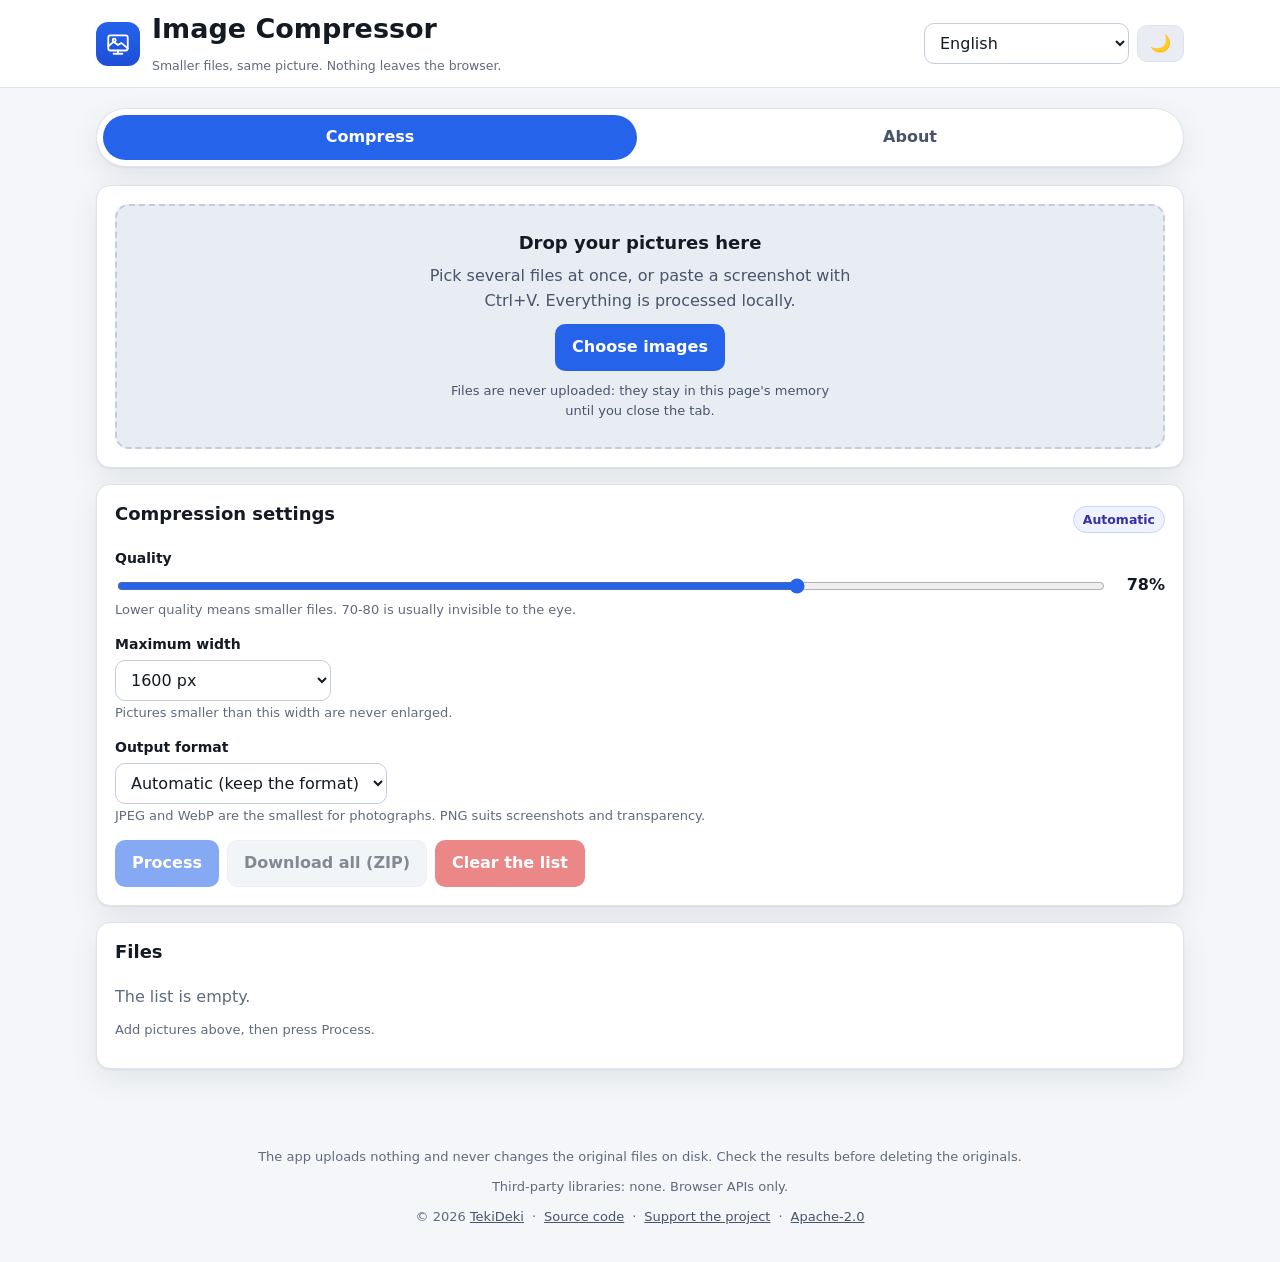
==== commit 62e9ccc4: "Show the support button in the footer The only support button sat inside the About tab, which is hid" ====
--- a/index.html
+++ b/index.html
@@ -572,6 +572,8 @@
     <span>© 2026 <a href="https://github.com/TekiDeki" target="_blank" rel="noopener noreferrer">TekiDeki</a></span>
     <span aria-hidden="true">·</span>
     <a href="https://github.com/TekiDeki/Image-Compressor" target="_blank" rel="noopener noreferrer" data-i18n="footer_source">Source code</a>
+    <span aria-hidden="true">·</span>
+    <a href="https://paypal.me/TekiDeki" target="_blank" rel="noopener noreferrer" class="support-link" data-i18n="donate_button">Support the project</a>
     <span aria-hidden="true">·</span>
     <a href="https://tekideki.github.io/Image-Compressor/LICENSE" target="_blank" rel="noopener noreferrer" data-i18n="footer_license">Apache-2.0</a>
   </div>
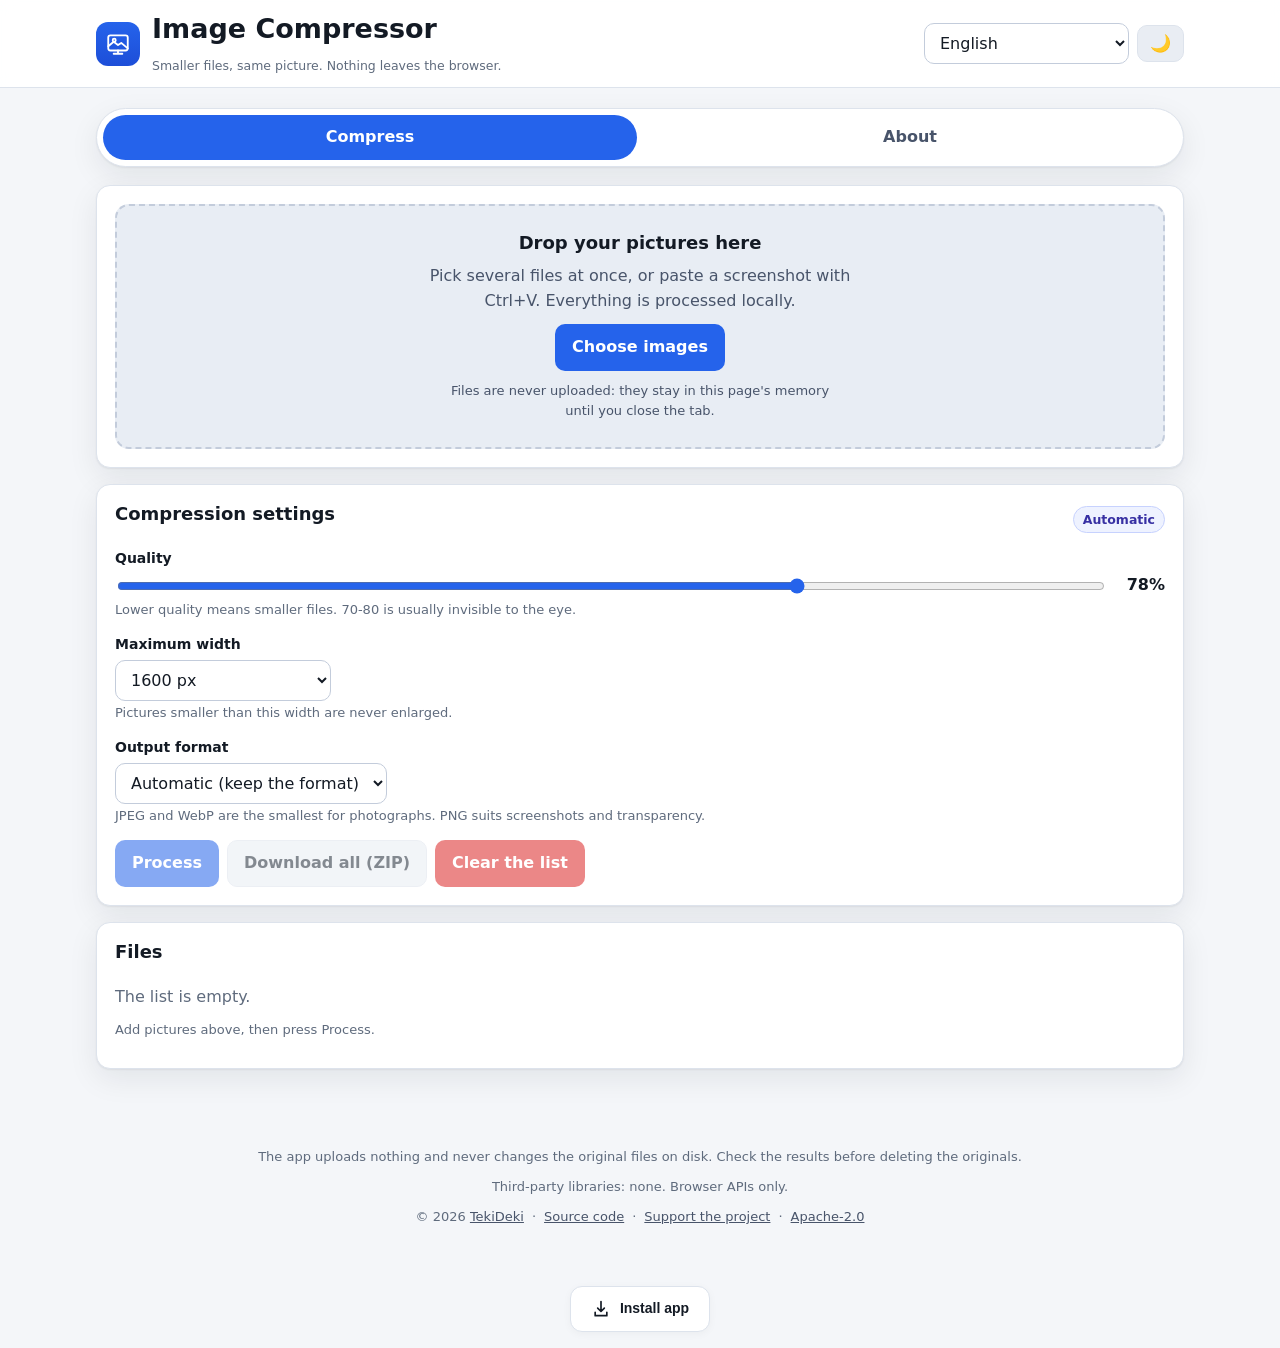
==== commit 7b860bb2: "use the shared install component (own install button removed)" ====
--- a/index.html
+++ b/index.html
@@ -2,6 +2,8 @@
 <html lang="ro">
 <head>
 <meta charset="utf-8">
+<meta http-equiv="Content-Security-Policy" content="default-src 'self'; script-src 'self' 'unsafe-inline'; style-src 'self' 'unsafe-inline'; img-src 'self' data: blob:; font-src 'self' data:; media-src 'self' blob: data:; connect-src 'self'; worker-src 'self' blob:; object-src 'none'; base-uri 'self'; upgrade-insecure-requests">
+<!-- CSP prin meta: GitHub Pages nu permite antete HTTP. Fara frame-ancestors/form-action, pe care meta nu le accepta. -->
 <meta name="viewport" content="width=device-width, initial-scale=1">
 <title>Compresor de imagini - TekiDeki</title>
 <meta name="description" content="Comprima si redimensioneaza poze direct in browser, in lot, fara sa urci nimic nicaieri. Metadatele EXIF si GPS sunt eliminate.">
@@ -381,6 +383,64 @@
 
 @media (prefers-reduced-motion: reduce) {
   * { transition: none !important; animation: none !important; }
+}
+
+
+
+  /* regula casei: tinte de atingere pe mobil */
+  @media (pointer: coarse), (max-width: 700px) {
+    #qualityRange { min-height: 34px; display: inline-flex; align-items: center; }
+    a:not(:where(p, li, figcaption) a) { min-height: 34px; display: inline-flex; align-items: center; }
+    .support-link { min-height: 34px; display: inline-flex; align-items: center; }
+  }
+</style>
+<style id="tinte-44">
+/* regula casei: pe telefon, tinta de atingere are cel putin 44x44px (WCAG 2.5.5, Apple HIG).
+   Se aplica doar pe pointer gros sau ecran mic, ca sa nu umfle interfata pe desktop.
+   `!important` e intentionat: e un prag de accesibilitate, nu o preferinta de stil, iar
+   fiecare unealta are propriile reguli de buton care ar castiga altfel.
+   Tabla jocurilor (`.cell`, `.tile`, `.slot`, `.key`) este lasata afara: acolo marimea
+   tintei e data de grila, nu de deget, si e tratata in blocul fiecarui joc. */
+@media (pointer: coarse), (max-width: 700px) {
+  html body :is(button, select, textarea, summary, [role="button"],
+      input:not([type="checkbox"]):not([type="radio"]):not([type="file"]):not([type="hidden"]),
+      label:has(input[type="checkbox"]), label:has(input[type="radio"]),
+      .check, .check-label, .switch, .btn, .button):not(.cell):not(.tile):not(.slot):not(.key) {
+    min-height: 44px !important;
+  }
+  html body :is(button, [role="button"], .btn, .button, .chip, .langbtn, .iconbtn, .icon-btn,
+      .btn-icon, .icon-button, .swatch, .switch, .tbtn, .buy, .skip):not(.cell):not(.tile):not(.slot):not(.key) {
+    display: inline-flex !important; align-items: center !important; justify-content: center !important;
+  }
+  html body :is(.iconbtn, .icon-btn, .btn-icon, .icon-button, .langbtn, .theme-toggle, .theme,
+      .swatch, .switch, .tbtn, .swap, .play-button, .stop-button, .undo, .buy,
+      .nav-btn, .editor-close, .round-btn, .chip-x, .close, .btn-close, .randomize-mini,
+      .history > button, .swatches > button) {
+    min-width: 44px !important; min-height: 44px !important;
+  }
+  html body :is(select, input[type="color"], input[type="number"], input[type="text"]) {
+    min-width: 44px !important;
+  }
+  html body :is(input[type="checkbox"], input[type="radio"]) { min-width: 24px !important; min-height: 24px !important; }
+  /* legaturile din afara textului curent (antet, subsol, navigatie); cele din propozitie
+     ramin legaturi de text, cum spune si exceptia pentru text din WCAG 2.5.5.
+     Cardurile-legatura isi pastreaza asezarea, doar inaltimea minima creste. */
+  html body a:not(p a):not(li a):not(td a):not(.gcard):not(.card) {
+    min-height: 44px !important; min-width: 44px !important;
+  }
+  html body :is(a.skip, .brand, a.buy) { display: inline-flex !important; align-items: center !important; }
+  /* barele care nu incapeau: se asaza pe doua randuri in loc sa iasa din ecran */
+  html body :is(nav, .nav, .navbar, .toolbar, .links, footer, .footnotes, .player-controls,
+      header, .topbar, .masthead, .app-header,
+      .topbar-actions, .header-actions, .hero-actions, .actions, .action-row,
+      .btn-row, .button-row, .controls, .controls-row, .filters,
+      .topbar-inner, .header-inner, .nav-inner, .bar-inner,
+      [class$="-inner"], [class$="-actions"]) {
+    flex-wrap: wrap !important;
+  }
+  html body input[type="range"] { height: 44px !important; }
+  /* campurile de fisier sunt suprapuse peste zona de tragere si nu trebuie sa iasa din ea */
+  html body :is(input[type="file"], input[type="color"], img, video, canvas) { max-width: 100% !important; }
 }
 </style>
 </head>
@@ -540,7 +600,6 @@
       </ul>
       <h2 data-i18n="about_install">Instalare</h2>
       <p data-i18n="about_install_text"></p>
-      <p><button type="button" class="btn-ghost" id="installBtn" data-i18n="install_button">Instaleaza aplicatia</button></p>
       <h2 data-i18n="about_shortcuts">Scurtaturi</h2>
       <p data-i18n="about_shortcuts_text"></p>
       <p class="small muted"><span class="kbd">Space</span> · <span class="kbd">Ctrl</span>+<span class="kbd">V</span> · <span class="kbd">1</span> <span class="kbd">2</span></p>
@@ -1937,15 +1996,6 @@
     for (const panel of document.querySelectorAll('[role="tabpanel"]')) panel.hidden = panel.id !== 'panel-' + name;
   }
 
-  // ---------- install ----------
-  let deferredInstall = null;
-  function installApp() {
-    if (deferredInstall) { deferredInstall.prompt(); deferredInstall = null; $('installBtn').hidden = true; return; }
-    const ua = navigator.userAgent || '';
-    if (/iPad|iPhone|iPod/.test(ua)) toast(t('install_ios_hint'));
-    else toast(t('install_unavailable'));
-  }
-
   // ---------- wiring ----------
   function init() {
     loadSettings();
@@ -2072,7 +2122,6 @@
       if (action && typeof action.run === 'function') action.run();
     });
     $('resetSettings').addEventListener('click', resetSettings);
-    $('installBtn').addEventListener('click', installApp);
 
     document.addEventListener('keydown', event => {
       const target = event.target;
@@ -2087,10 +2136,6 @@
       else if (event.key === '2') switchTab('about');
     });
 
-    window.addEventListener('beforeinstallprompt', event => {
-      event.preventDefault();
-      deferredInstall = event;
-    });
     if ('serviceWorker' in navigator && location.protocol !== 'file:') {
       window.addEventListener('load', () => navigator.serviceWorker.register('./sw.js').catch(() => { /* offline support is optional */ }));
     }
@@ -2100,5 +2145,146 @@
   else init();
 })();
 </script>
+<!-- Buton de instalare TekiDeki (Apache-2.0). Sursa: studio/unelte/install-app/ - acelasi bloc în toate uneltele. -->
+<style>
+/* App-scoped install controls. Uses each app's existing theme; no external assets. */
+#td-install-section{box-sizing:border-box;width:100%;max-width:1160px;flex-shrink:0;text-align:center;margin:24px auto 16px;padding:0 16px;color:var(--text,var(--text-color,#17233b))}
+#td-install-section[hidden],#td-install-dialog [hidden]{display:none!important}
+#td-install-button,#td-install-close{box-sizing:border-box;display:inline-flex;align-items:center;justify-content:center;gap:9px;width:auto;max-width:100%;min-height:46px;padding:11px 20px;border:1px solid var(--border,var(--border-color,#aab6c6));border-radius:12px;background:var(--card,var(--card-bg,var(--bg-2,#fff)));color:var(--text,var(--text-color,#17233b));font:600 14px/1.5 -apple-system,BlinkMacSystemFont,'Segoe UI',sans-serif;letter-spacing:normal;cursor:pointer;text-transform:none;white-space:normal;overflow-wrap:anywhere;box-shadow:0 2px 8px #0000000a;touch-action:manipulation}
+#td-install-button:hover,#td-install-close:hover{box-shadow:0 3px 14px #00000020}
+#td-install-button:focus-visible,#td-install-close:focus-visible{outline:3px solid currentColor;outline-offset:4px}
+#td-install-button:disabled{opacity:.65;cursor:wait}
+#td-install-button svg{flex:0 0 20px;width:20px;height:20px}
+#td-install-status{font:400 13px/1.6 -apple-system,BlinkMacSystemFont,'Segoe UI',sans-serif;color:inherit;max-width:600px;margin:10px auto 0;overflow-wrap:anywhere}
+#td-install-status:empty{display:none}
+#td-install-dialog{box-sizing:border-box;position:fixed;inset:0;width:480px;max-width:calc(100vw - 32px);max-height:calc(100vh - 32px);max-height:calc(100dvh - 32px);margin:auto;padding:24px;border:1px solid var(--border,var(--border-color,#aab6c6));border-radius:18px;background:var(--card,var(--card-bg,var(--bg-2,#fff)));color:var(--text,var(--text-color,#17233b));box-shadow:0 16px 64px #00000050;text-align:left;font:400 14px/1.65 -apple-system,BlinkMacSystemFont,'Segoe UI',sans-serif;overflow:auto;overflow-wrap:anywhere}
+#td-install-dialog::backdrop{background:#0009}
+#td-install-title{font:700 21px/1.3 -apple-system,BlinkMacSystemFont,'Segoe UI',sans-serif;color:inherit;margin:0 0 14px;letter-spacing:normal}
+#td-install-dialog p{font:inherit;color:inherit;margin:0 0 14px}
+#td-install-secure{font-weight:650!important}
+#td-install-close{margin-top:4px}
+@media(prefers-reduced-motion:reduce){#td-install-button,#td-install-close{transition:none!important}}
+</style>
+<section id="td-install-section" aria-label="App installation">
+  <button type="button" id="td-install-button" aria-haspopup="dialog" aria-controls="td-install-dialog"><svg aria-hidden="true" focusable="false" viewBox="0 0 24 24" width="20" height="20" fill="none" stroke="currentColor" stroke-width="2" stroke-linecap="round" stroke-linejoin="round"><path d="M12 3v12m-4-4 4 4 4-4M5 16v4h14v-4"/></svg><span id="td-install-label">Install app</span></button>
+  <p id="td-install-status" role="status" aria-live="polite"></p>
+</section>
+<dialog id="td-install-dialog" aria-labelledby="td-install-title" aria-describedby="td-install-intro">
+  <h2 id="td-install-title">Install this app</h2>
+  <p id="td-install-intro"></p>
+  <p id="td-install-secure" hidden></p>
+  <p id="td-install-ios"></p>
+  <p id="td-install-android"></p>
+  <p id="td-install-desktop"></p>
+  <p id="td-install-note"></p>
+  <button type="button" id="td-install-close" autofocus>Close</button>
+</dialog>
+<script>/* SPDX-License-Identifier: Apache-2.0
+ * Copyright 2026 Kristian Mario Mišković (TekiDeki).
+ * Optional native installation and honest browser-specific fallback. No storage or network calls. */
+(function () {
+  'use strict';
+  const translations = {
+    en: {
+      install:'Install app',title:'Install this app',close:'Close',
+      intro:'Install a web app or shortcut using your browser. Available options depend on the device and browser.',
+      ios:'iPhone / iPad: open this page in Safari. Tap Share → Add to Home Screen → Add. Enable “Open as Web App” if that option is shown.',
+      android:'Android: open the browser menu (⋮), then choose Install app or Add to Home screen, if available.',
+      desktop:'Desktop: use the install icon in the address bar or an Install this site as an app option in your browser menu, if available.',
+      note:'If no installation option is available, try a compatible browser such as Chrome or Edge, or save a bookmark. A browser tab cannot always detect an existing installation; you may already find the app in your launcher. This button cannot force installation.',
+      secure:'Installation needs HTTPS or localhost. Open the public HTTPS app instead of a downloaded file or an insecure HTTP address.',
+      error:'The native installation dialog could not be opened. You can use these browser steps instead.',
+      accepted:'Continue in your browser to finish installation.',dismissed:'Installation was not confirmed. You can try again later or use the browser menu.'
+    },
+    ro: {
+      install:'Instalează aplicația',title:'Instalează această aplicație',close:'Închide',
+      intro:'Instalează o aplicație web sau o scurtătură din browser. Opțiunile disponibile depind de dispozitiv și browser.',
+      ios:'iPhone / iPad: deschide pagina în Safari. Apasă Partajare → Adăugați pe ecranul principal → Adăugați. Activează „Deschideți ca aplicație web” dacă apare această opțiune.',
+      android:'Android: deschide meniul browserului (⋮), apoi alege Instalează aplicația sau Adaugă pe ecranul de pornire, dacă opțiunea există.',
+      desktop:'Calculator: folosește pictograma de instalare din bara de adrese sau opțiunea Instalează acest site ca aplicație din meniul browserului, dacă este disponibilă.',
+      note:'Dacă nu există opțiune de instalare, încearcă un browser compatibil, precum Chrome sau Edge, ori salvează un semn de carte. O filă de browser nu poate detecta mereu o instalare existentă; aplicația poate fi deja în lista ta de aplicații. Butonul nu poate forța instalarea.',
+      secure:'Instalarea necesită HTTPS sau localhost. Deschide aplicația publică HTTPS, nu un fișier descărcat sau o adresă HTTP nesigură.',
+      error:'Dialogul nativ de instalare nu a putut fi deschis. Poți urma pașii browserului de mai jos.',
+      accepted:'Continuă în browser pentru a finaliza instalarea.',dismissed:'Instalarea nu a fost confirmată. Poți încerca mai târziu sau din meniul browserului.'
+    },
+    'sr-latn': {
+      install:'Instaliraj aplikaciju',title:'Instaliraj ovu aplikaciju',close:'Zatvori',
+      intro:'Instalirajte veb-aplikaciju ili prečicu preko pregledača. Dostupne opcije zavise od uređaja i pregledača.',
+      ios:'iPhone / iPad: otvorite stranicu u Safari pregledaču. Izaberite Deli → Dodaj na početni ekran → Dodaj. Uključite „Otvori kao veb-aplikaciju” ako je ponuđeno.',
+      android:'Android: otvorite meni pregledača (⋮), zatim izaberite Instaliraj aplikaciju ili Dodaj na početni ekran, ako je dostupno.',
+      desktop:'Računar: koristite ikonu za instaliranje u adresnoj traci ili opciju Instaliraj ovaj sajt kao aplikaciju u meniju pregledača, ako postoji.',
+      note:'Ako nema opcije za instaliranje, pokušajte kompatibilan pregledač poput Chrome-a ili Edge-a, ili sačuvajte obeleživač. Kartica pregledača ne može uvek da prepozna postojeću instalaciju; aplikacija je možda već na vašoj listi aplikacija. Ovo dugme ne može da nametne instalaciju.',
+      secure:'Instalacija zahteva HTTPS ili localhost. Otvorite javnu HTTPS aplikaciju, a ne preuzetu datoteku ili nebezbednu HTTP adresu.',
+      error:'Izvorni dijalog za instalaciju nije mogao da se otvori. Umesto toga pratite ove korake u pregledaču.',
+      accepted:'Nastavite u pregledaču da završite instalaciju.',dismissed:'Instalacija nije potvrđena. Pokušajte kasnije ili preko menija pregledača.'
+    },
+    'sr-cyrl': {
+      install:'Инсталирај апликацију',title:'Инсталирај ову апликацију',close:'Затвори',
+      intro:'Инсталирајте веб-апликацију или пречицу преко прегледача. Доступне опције зависе од уређаја и прегледача.',
+      ios:'iPhone / iPad: отворите страницу у Safari прегледачу. Изаберите Дели → Додај на почетни екран → Додај. Укључите „Отвори као веб-апликацију” ако је понуђено.',
+      android:'Android: отворите мени прегледача (⋮), затим изаберите Инсталирај апликацију или Додај на почетни екран, ако је доступно.',
+      desktop:'Рачунар: користите икону за инсталирање у адресној траци или опцију Инсталирај овај сајт као апликацију у менију прегледача, ако постоји.',
+      note:'Ако нема опције за инсталирање, покушајте компатибилан прегледач попут Chrome-а или Edge-а, или сачувајте обележивач. Картица прегледача не може увек да препозна постојећу инсталацију; апликација је можда већ на вашој листи апликација. Ово дугме не може да наметне инсталацију.',
+      secure:'Инсталација захтева HTTPS или localhost. Отворите јавну HTTPS апликацију, а не преузету датотеку или небезбедну HTTP адресу.',
+      error:'Изворни дијалог за инсталацију није могао да се отвори. Уместо тога пратите ове кораке у прегледачу.',
+      accepted:'Наставите у прегледачу да завршите инсталацију.',dismissed:'Инсталација није потврђена. Покушајте касније или преко менија прегледача.'
+    }
+  };
+  const section=document.getElementById('td-install-section');
+  const button=document.getElementById('td-install-button');
+  const dialog=document.getElementById('td-install-dialog');
+  const status=document.getElementById('td-install-status');
+  const close=document.getElementById('td-install-close');
+  const standalone=matchMedia('(display-mode: standalone)');
+  const minimal=matchMedia('(display-mode: minimal-ui)');
+  const overlay=matchMedia('(display-mode: window-controls-overlay)');
+  let installed=false, pending=null, busy=false, error=false, statusKey=null;
+  function t(){
+    const lang=(document.documentElement.lang||'en').toLowerCase();
+    const key=lang.startsWith('sr')?(lang.includes('cyrl')?'sr-cyrl':'sr-latn'):lang.split('-')[0];
+    return Object.hasOwn(translations,key)?translations[key]:translations.en;
+  }
+  function isInstalled(){return installed||standalone.matches||minimal.matches||overlay.matches||navigator.standalone===true;}
+  function refresh(){
+    const text=t();section.hidden=isInstalled();
+    section.setAttribute('aria-label',text.title);
+    document.getElementById('td-install-label').textContent=text.install;
+    document.getElementById('td-install-title').textContent=text.title;
+    document.getElementById('td-install-intro').textContent=error?text.error:text.intro;
+    for(const key of ['ios','android','desktop','note','secure'])document.getElementById('td-install-'+key).textContent=text[key];
+    document.getElementById('td-install-secure').hidden=isSecureContext&&location.protocol!=='file:';
+    close.textContent=text.close;status.textContent=statusKey?text[statusKey]:'';
+    if(isInstalled()&&dialog.open)dialog.close();
+  }
+  function help(failed=false){
+    error=failed;refresh();
+    if(typeof dialog.showModal==='function'){if(!dialog.open)dialog.showModal();}
+    else {const text=t();alert([failed?text.error:text.intro,...(!isSecureContext||location.protocol==='file:'?[text.secure]:[]),text.ios,text.android,text.desktop,text.note].join('\n\n'));}
+  }
+  window.addEventListener('beforeinstallprompt',event=>{
+    if(isInstalled())return;event.preventDefault();pending=event;refresh();
+  });
+  button.addEventListener('click',async()=>{
+    if(busy||isInstalled())return;
+    if(!pending||!isSecureContext||location.protocol==='file:'){help();return;}
+    const prompt=pending;pending=null;busy=true;button.disabled=true;statusKey=null;refresh();
+    try{
+      await prompt.prompt();
+      const choice=await prompt.userChoice;
+      if(!isInstalled())statusKey=choice?.outcome==='accepted'?'accepted':'dismissed';
+    }catch(_){help(true);}
+    finally{busy=false;button.disabled=false;refresh();}
+  });
+  close.addEventListener('click',()=>dialog.close());
+  window.addEventListener('appinstalled',()=>{installed=true;pending=null;statusKey=null;refresh();});
+  for(const query of [standalone,minimal,overlay]){
+    if(query.addEventListener)query.addEventListener('change',refresh);
+    else if(query.addListener)query.addListener(refresh);
+  }
+  refresh();
+  new MutationObserver(refresh).observe(document.documentElement,{attributes:true,attributeFilter:['lang']});
+})();
+</script>
+
 </body>
 </html>
